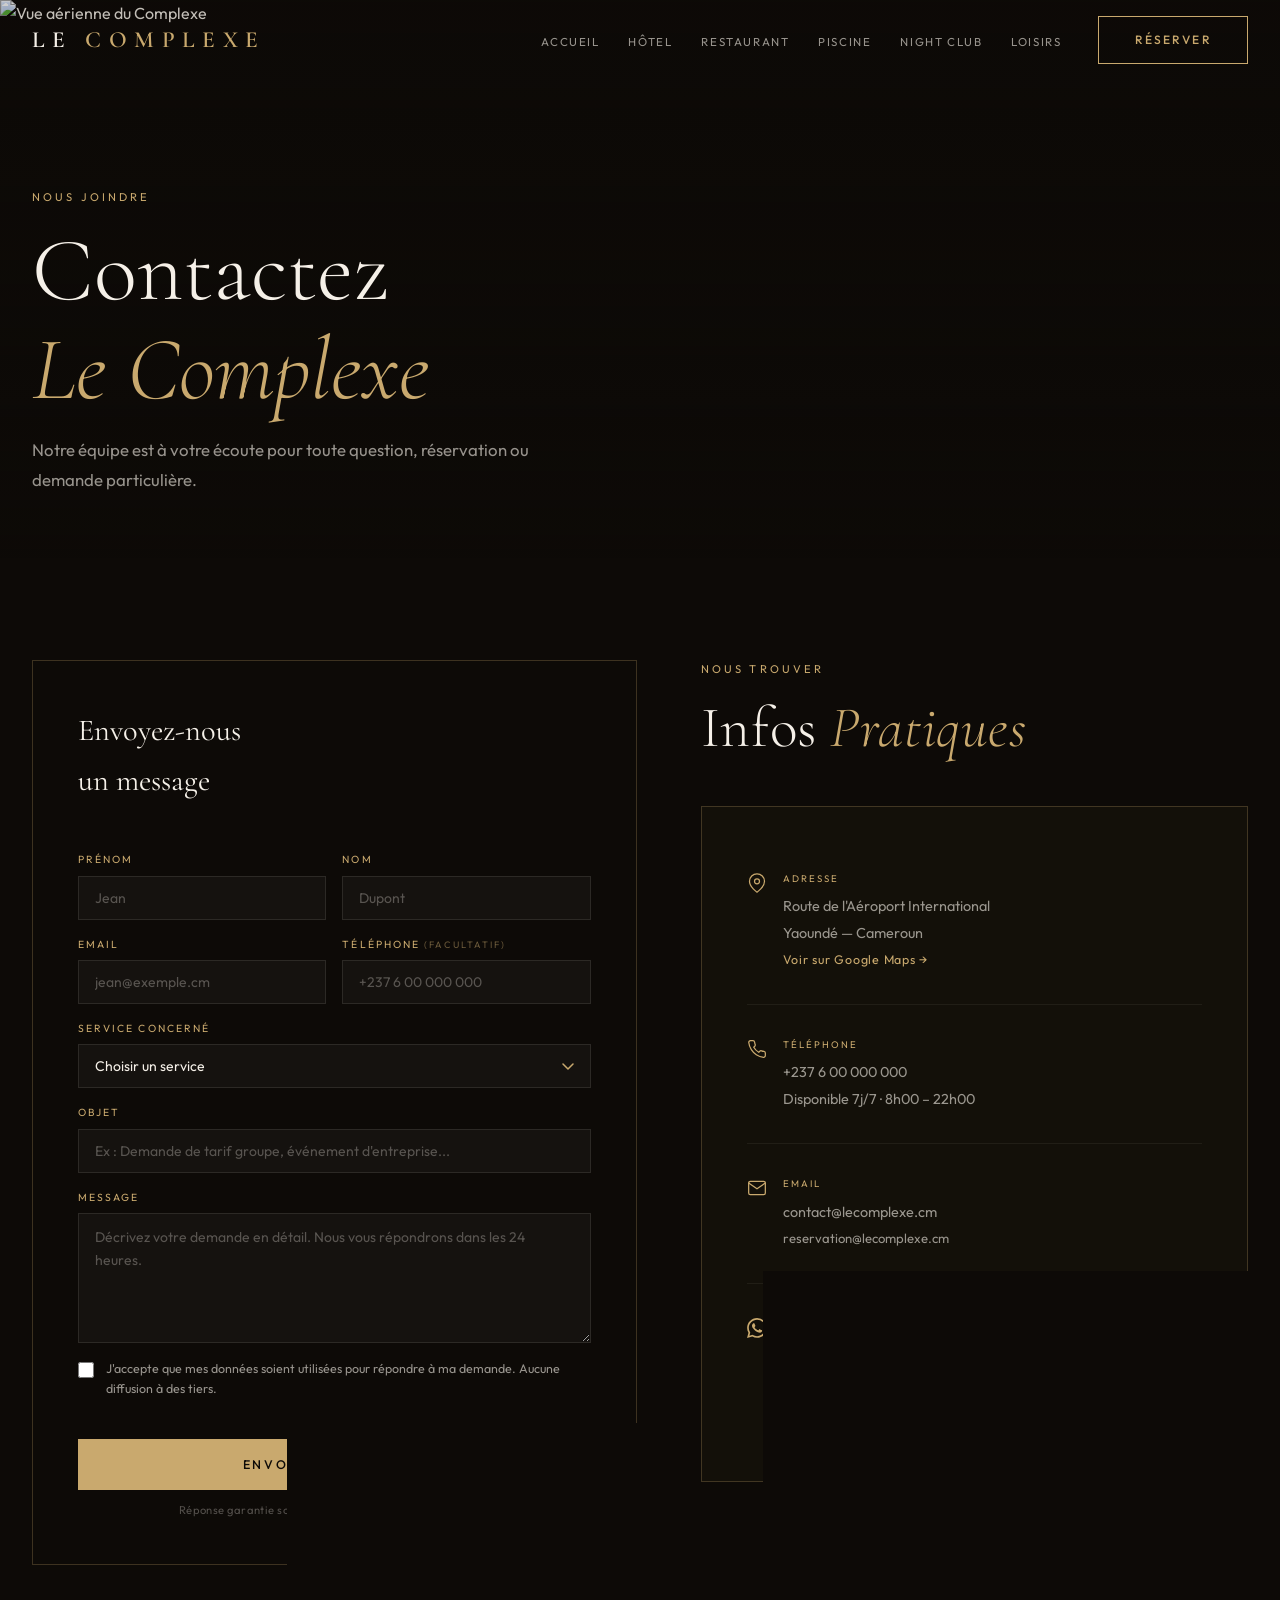
==== contact.html @ b775ae85 "first commit" ====
<!DOCTYPE html>
<html lang="fr">
<head>
  <meta charset="UTF-8" />
  <meta name="viewport" content="width=device-width, initial-scale=1.0" />
  <meta name="description" content="Contactez Le Complexe — Adresse, téléphone, WhatsApp et formulaire de contact. Complexe touristique haut de gamme au Cameroun." />
  <title>Contact — Le Complexe · Cameroun</title>

  <link rel="preconnect" href="https://fonts.googleapis.com" />
  <link rel="preconnect" href="https://fonts.gstatic.com" crossorigin />
  <link href="https://fonts.googleapis.com/css2?family=Cormorant+Garamond:ital,wght@0,300;0,400;0,600;1,300;1,400&family=Outfit:wght@300;400;500&display=swap" rel="stylesheet" />
  <link rel="stylesheet" href="style.css" />
</head>
<body>

  <a href="#contact-form-wrap" class="skip-link">Aller au formulaire de contact</a>

  <!-- ======================================================
       NAVBAR
       ====================================================== -->
  <nav class="navbar" role="navigation" aria-label="Navigation principale">
    <div class="navbar__inner">
      <a href="index.html" class="navbar__logo">Le <span>Complexe</span></a>

      <ul class="navbar__nav" role="list">
        <li><a href="index.html"      class="navbar__link">Accueil</a></li>
        <li><a href="hotel.html"      class="navbar__link">Hôtel</a></li>
        <li><a href="restaurant.html" class="navbar__link">Restaurant</a></li>
        <li><a href="piscine.html"    class="navbar__link">Piscine</a></li>
        <li><a href="nuit.html"       class="navbar__link">Night Club</a></li>
        <li><a href="loisirs.html"    class="navbar__link">Loisirs</a></li>
        <li class="navbar__cta">
          <a href="hotel.html#reserver" class="btn-reserve">Réserver</a>
        </li>
      </ul>

      <button class="navbar__hamburger" aria-label="Menu" aria-expanded="false">
        <span></span><span></span><span></span>
      </button>
    </div>
  </nav>


  <!-- ======================================================
       HERO SOBRE — Vue aérienne
       ====================================================== -->
  <section class="page-hero">
    <img
      src="https://images.unsplash.com/photo-1580587771525-78b9dba3b914?w=1920&q=90"
      alt="Vue aérienne du Complexe"
      class="page-hero__bg"
      loading="eager"
      fetchpriority="high"
      width="1920"
      height="1080"
    />
    <div class="page-hero__overlay"></div>

    <div class="page-hero__content">
      <div class="container">
        <span class="eyebrow">Nous joindre</span>
        <h1 class="page-hero__title">
          Contactez<br>
          <em>Le Complexe</em>
        </h1>
        <p class="page-hero__sub">
          Notre équipe est à votre écoute pour toute question, réservation ou demande particulière.
        </p>
      </div>
    </div>
  </section>


  <!-- ======================================================
       FORMULAIRE + INFOS PRATIQUES
       ====================================================== -->
  <section class="contact-section">
    <div class="container">
      <div class="contact-inner">

        <!-- Formulaire (gauche sur desktop) -->
        <div class="fade-in">
          <div class="booking-form">

            <h2 class="booking-form__title">Envoyez-nous<br>un message</h2>

            <div id="contact-form-wrap">
              <form id="contact-form" novalidate>

                <div class="form-row">
                  <div class="form-group">
                    <label class="form-label" for="c-prenom">Prénom</label>
                    <input class="form-input" type="text" id="c-prenom" name="prenom" placeholder="Jean" required />
                  </div>
                  <div class="form-group">
                    <label class="form-label" for="c-nom">Nom</label>
                    <input class="form-input" type="text" id="c-nom" name="nom" placeholder="Dupont" required />
                  </div>
                </div>

                <div class="form-row">
                  <div class="form-group">
                    <label class="form-label" for="c-email">Email</label>
                    <input class="form-input" type="email" id="c-email" name="email" placeholder="jean@exemple.cm" required />
                  </div>
                  <div class="form-group">
                    <label class="form-label" for="c-tel">Téléphone <span style="opacity:.5;font-size:.9em;">(facultatif)</span></label>
                    <input class="form-input" type="tel" id="c-tel" name="tel" placeholder="+237 6 00 000 000" />
                  </div>
                </div>

                <div class="form-group">
                  <label class="form-label" for="c-service">Service concerné</label>
                  <select class="form-select" id="c-service" name="service" required>
                    <option value="" disabled selected>Choisir un service</option>
                    <option value="hotel">Hôtel — Chambres &amp; Suites</option>
                    <option value="restaurant">Restaurant — Gastronomie</option>
                    <option value="piscine">Piscine — Accès &amp; Abonnements</option>
                    <option value="nightclub">Night Club — Tables VIP</option>
                    <option value="loisirs">Loisirs — Pisciculture &amp; Manège</option>
                    <option value="evenement">Événement privé / Corporate</option>
                    <option value="partenariat">Partenariat commercial</option>
                    <option value="autre">Demande générale</option>
                  </select>
                </div>

                <div class="form-group">
                  <label class="form-label" for="c-objet">Objet</label>
                  <input class="form-input" type="text" id="c-objet" name="objet" placeholder="Ex : Demande de tarif groupe, événement d'entreprise..." />
                </div>

                <div class="form-group">
                  <label class="form-label" for="c-message">Message</label>
                  <textarea
                    class="form-textarea"
                    id="c-message"
                    name="message"
                    placeholder="Décrivez votre demande en détail. Nous vous répondrons dans les 24 heures."
                    style="min-height:130px;"
                    required
                  ></textarea>
                </div>

                <div class="form-group" style="flex-direction:row;align-items:flex-start;gap:0.75rem;margin-bottom:var(--sp-md);">
                  <input
                    type="checkbox"
                    id="c-consent"
                    name="consent"
                    required
                    style="margin-top:3px;flex-shrink:0;accent-color:var(--gold);width:16px;height:16px;cursor:pointer;"
                  />
                  <label for="c-consent" style="font-size:0.78rem;color:var(--ivory-60);line-height:1.6;cursor:pointer;">
                    J'accepte que mes données soient utilisées pour répondre à ma demande. Aucune diffusion à des tiers.
                  </label>
                </div>

                <button type="submit" class="btn-reserve btn-reserve--filled">
                  Envoyer le message
                </button>

                <p class="form-note">Réponse garantie sous 24 heures · Confidentialité assurée</p>

              </form>
            </div>

            <div class="form-success" id="contact-success" aria-live="polite">
              <svg class="form-success__icon" viewBox="0 0 24 24" fill="none" stroke="currentColor" stroke-width="1.5" stroke-linecap="round" stroke-linejoin="round" aria-hidden="true">
                <path d="M22 11.08V12a10 10 0 11-5.93-9.14"/><polyline points="22 4 12 14.01 9 11.01"/>
              </svg>
              <h3 class="form-success__title">Message envoyé !</h3>
              <p class="form-success__text">
                Merci de nous avoir contactés. Notre équipe vous répondra sous 24 heures. Pour toute urgence, appelez-nous directement au +237 6 00 000 000.
              </p>
            </div>

          </div>
        </div>

        <!-- Infos pratiques (droite sur desktop) -->
        <div class="fade-in" data-delay="0.15s">

          <span class="eyebrow">Nous trouver</span>
          <h2 class="section-title" style="margin-bottom:var(--sp-lg);">
            Infos <em>Pratiques</em>
          </h2>

          <div class="contact-info-card">

            <div class="contact-detail">
              <svg viewBox="0 0 24 24" fill="none" stroke="currentColor" stroke-width="1.5" stroke-linecap="round" stroke-linejoin="round" aria-hidden="true">
                <path d="M21 10c0 7-9 13-9 13s-9-6-9-13a9 9 0 0118 0z"/><circle cx="12" cy="10" r="3"/>
              </svg>
              <div>
                <span class="contact-detail__label">Adresse</span>
                <span class="contact-detail__value">
                  Route de l'Aéroport International<br>
                  Yaoundé — Cameroun<br>
                  <a href="https://maps.google.com/?q=Yaoundé+Cameroun" target="_blank" rel="noopener" style="color:var(--gold);font-size:0.78rem;letter-spacing:0.06em;">
                    Voir sur Google Maps →
                  </a>
                </span>
              </div>
            </div>

            <div class="contact-detail">
              <svg viewBox="0 0 24 24" fill="none" stroke="currentColor" stroke-width="1.5" stroke-linecap="round" stroke-linejoin="round" aria-hidden="true">
                <path d="M22 16.92v3a2 2 0 01-2.18 2 19.79 19.79 0 01-8.63-3.07 19.5 19.5 0 01-6-6 19.79 19.79 0 01-3.07-8.67A2 2 0 014.11 2h3a2 2 0 012 1.72c.127.96.361 1.903.7 2.81a2 2 0 01-.45 2.11L8.09 9.91a16 16 0 006 6l1.27-1.27a2 2 0 012.11-.45c.907.339 1.85.573 2.81.7A2 2 0 0122 16.92z"/>
              </svg>
              <div>
                <span class="contact-detail__label">Téléphone</span>
                <span class="contact-detail__value">
                  <a href="tel:+237600000000">+237 6 00 000 000</a><br>
                  Disponible 7j/7 · 8h00 – 22h00
                </span>
              </div>
            </div>

            <div class="contact-detail">
              <svg viewBox="0 0 24 24" fill="none" stroke="currentColor" stroke-width="1.5" stroke-linecap="round" stroke-linejoin="round" aria-hidden="true">
                <path d="M4 4h16c1.1 0 2 .9 2 2v12c0 1.1-.9 2-2 2H4c-1.1 0-2-.9-2-2V6c0-1.1.9-2 2-2z"/><polyline points="22,6 12,13 2,6"/>
              </svg>
              <div>
                <span class="contact-detail__label">Email</span>
                <span class="contact-detail__value">
                  <a href="mailto:contact@lecomplexe.cm">contact@lecomplexe.cm</a><br>
                  <a href="mailto:reservation@lecomplexe.cm" style="font-size:0.82rem;">reservation@lecomplexe.cm</a>
                </span>
              </div>
            </div>

            <div class="contact-detail">
              <svg viewBox="0 0 24 24" fill="currentColor" aria-hidden="true">
                <path d="M17.472 14.382c-.297-.149-1.758-.867-2.03-.967-.273-.099-.471-.148-.67.15-.197.297-.767.966-.94 1.164-.173.199-.347.223-.644.075-.297-.15-1.255-.463-2.39-1.475-.883-.788-1.48-1.761-1.653-2.059-.173-.297-.018-.458.13-.606.134-.133.298-.347.446-.52.149-.174.198-.298.298-.497.099-.198.05-.371-.025-.52-.075-.149-.669-1.612-.916-2.207-.242-.579-.487-.5-.669-.51-.173-.008-.371-.01-.57-.01-.198 0-.52.074-.792.372-.272.297-1.04 1.016-1.04 2.479 0 1.462 1.065 2.875 1.213 3.074.149.198 2.096 3.2 5.077 4.487.709.306 1.262.489 1.694.625.712.227 1.36.195 1.871.118.571-.085 1.758-.719 2.006-1.413.248-.694.248-1.289.173-1.413-.074-.124-.272-.198-.57-.347m-5.421 7.403h-.004a9.87 9.87 0 01-5.031-1.378l-.361-.214-3.741.982.998-3.648-.235-.374a9.86 9.86 0 01-1.51-5.26c.001-5.45 4.436-9.884 9.888-9.884 2.64 0 5.122 1.03 6.988 2.898a9.825 9.825 0 012.893 6.994c-.003 5.45-4.437 9.884-9.885 9.884m8.413-18.297A11.815 11.815 0 0012.05 0C5.495 0 .16 5.335.157 11.892c0 2.096.547 4.142 1.588 5.945L.057 24l6.305-1.654a11.882 11.882 0 005.683 1.448h.005c6.554 0 11.89-5.335 11.893-11.893a11.821 11.821 0 00-3.48-8.413z"/>
              </svg>
              <div>
                <span class="contact-detail__label">WhatsApp</span>
                <span class="contact-detail__value" style="margin-bottom:0.6rem;display:block;">
                  Réponse rapide garantie
                </span>
                <a
                  href="https://wa.me/237600000000?text=Bonjour%2C%20je%20souhaite%20des%20informations%20sur%20Le%20Complexe."
                  class="btn-whatsapp"
                  target="_blank"
                  rel="noopener"
                  aria-label="Nous contacter sur WhatsApp"
                >
                  <svg viewBox="0 0 24 24" fill="currentColor" aria-hidden="true">
                    <path d="M17.472 14.382c-.297-.149-1.758-.867-2.03-.967-.273-.099-.471-.148-.67.15-.197.297-.767.966-.94 1.164-.173.199-.347.223-.644.075-.297-.15-1.255-.463-2.39-1.475-.883-.788-1.48-1.761-1.653-2.059-.173-.297-.018-.458.13-.606.134-.133.298-.347.446-.52.149-.174.198-.298.298-.497.099-.198.05-.371-.025-.52-.075-.149-.669-1.612-.916-2.207-.242-.579-.487-.5-.669-.51-.173-.008-.371-.01-.57-.01-.198 0-.52.074-.792.372-.272.297-1.04 1.016-1.04 2.479 0 1.462 1.065 2.875 1.213 3.074.149.198 2.096 3.2 5.077 4.487.709.306 1.262.489 1.694.625.712.227 1.36.195 1.871.118.571-.085 1.758-.719 2.006-1.413.248-.694.248-1.289.173-1.413-.074-.124-.272-.198-.57-.347m-5.421 7.403h-.004a9.87 9.87 0 01-5.031-1.378l-.361-.214-3.741.982.998-3.648-.235-.374a9.86 9.86 0 01-1.51-5.26c.001-5.45 4.436-9.884 9.888-9.884 2.64 0 5.122 1.03 6.988 2.898a9.825 9.825 0 012.893 6.994c-.003 5.45-4.437 9.884-9.885 9.884m8.413-18.297A11.815 11.815 0 0012.05 0C5.495 0 .16 5.335.157 11.892c0 2.096.547 4.142 1.588 5.945L.057 24l6.305-1.654a11.882 11.882 0 005.683 1.448h.005c6.554 0 11.89-5.335 11.893-11.893a11.821 11.821 0 00-3.48-8.413z"/>
                  </svg>
                  Écrire sur WhatsApp
                </a>
              </div>
            </div>

          </div>
        </div>

      </div>
    </div>
  </section>


  <!-- ======================================================
       HORAIRES D'OUVERTURE — 6 cards
       ====================================================== -->
  <section class="opening-hours-section">
    <div class="container">

      <header class="opening-hours-section__header fade-in">
        <span class="eyebrow">Planning</span>
        <h2 class="section-title">Horaires d'<em>Ouverture</em></h2>
        <div class="gold-line gold-line--center" style="margin-top:1.5rem;"></div>
      </header>

      <div class="hours-services-grid">

        <div class="service-hours-card fade-in" data-delay="0s">
          <svg class="service-hours-card__icon" viewBox="0 0 24 24" fill="none" stroke="currentColor" stroke-width="1.5" stroke-linecap="round" stroke-linejoin="round" aria-hidden="true">
            <path d="M3 22V9.5L12 3l9 6.5V22H3z"/><rect x="9" y="14" width="6" height="8"/>
          </svg>
          <h3 class="service-hours-card__name">Hôtel — Réception</h3>
          <p class="service-hours-card__hours">
            Ouvert 7 jours / 7<br>
            24 heures sur 24
          </p>
          <p class="service-hours-card__note">Check-in dès 14h · Check-out avant 12h</p>
        </div>

        <div class="service-hours-card fade-in" data-delay="0.06s">
          <svg class="service-hours-card__icon" viewBox="0 0 24 24" fill="none" stroke="currentColor" stroke-width="1.5" stroke-linecap="round" stroke-linejoin="round" aria-hidden="true">
            <path d="M3 2v7a5 5 0 0010 0V2M8 2v20M21 15V2s-5 3.5-5 8 5 5 5 5v7"/>
          </svg>
          <h3 class="service-hours-card__name">Restaurant</h3>
          <p class="service-hours-card__hours">
            Déjeuner : 12h00 – 15h00<br>
            Dîner : 19h00 – 23h00
          </p>
          <p class="service-hours-card__note">Fermé lundi midi · Réservation conseillée</p>
        </div>

        <div class="service-hours-card fade-in" data-delay="0.12s">
          <svg class="service-hours-card__icon" viewBox="0 0 24 24" fill="none" stroke="currentColor" stroke-width="1.5" stroke-linecap="round" aria-hidden="true">
            <path d="M2 12c1.5-2.5 3.5-2.5 5 0s3.5 2.5 5 0 3.5-2.5 5 0"/><path d="M2 18c1.5-2.5 3.5-2.5 5 0s3.5 2.5 5 0 3.5-2.5 5 0"/>
            <circle cx="19" cy="5" r="2.5"/><path d="M16.5 7l-4 5"/>
          </svg>
          <h3 class="service-hours-card__name">Piscine</h3>
          <p class="service-hours-card__hours">
            Lundi – Dimanche<br>
            8h00 – 20h00
          </p>
          <p class="service-hours-card__note">Accès résidents : 6h00 – 23h00</p>
        </div>

        <div class="service-hours-card fade-in" data-delay="0.18s">
          <svg class="service-hours-card__icon" viewBox="0 0 24 24" fill="none" stroke="currentColor" stroke-width="1.5" stroke-linecap="round" stroke-linejoin="round" aria-hidden="true">
            <path d="M9 18V5l12-2v13"/><circle cx="6" cy="18" r="3"/><circle cx="18" cy="16" r="3"/>
          </svg>
          <h3 class="service-hours-card__name">Night Club</h3>
          <p class="service-hours-card__hours">
            Vendredi &amp; Samedi<br>
            22h00 – 4h00
          </p>
          <p class="service-hours-card__note">Événements spéciaux sur agenda</p>
        </div>

        <div class="service-hours-card fade-in" data-delay="0.24s">
          <svg class="service-hours-card__icon" viewBox="0 0 24 24" fill="none" stroke="currentColor" stroke-width="1.5" stroke-linecap="round" stroke-linejoin="round" aria-hidden="true">
            <path d="M20 12c0 0-4-6-8-6S4 12 4 12s4 6 8 6 8-6 8-6z"/>
            <circle cx="9" cy="11" r="1" fill="currentColor" stroke="none"/>
            <path d="M20 12l3-4v8l-3-4z"/>
          </svg>
          <h3 class="service-hours-card__name">Pisciculture</h3>
          <p class="service-hours-card__hours">
            Tous les jours<br>
            8h00 – 17h00
          </p>
          <p class="service-hours-card__note">Visite sur réservation — min. 5 pers.</p>
        </div>

        <div class="service-hours-card fade-in" data-delay="0.3s">
          <svg class="service-hours-card__icon" viewBox="0 0 24 24" fill="none" stroke="currentColor" stroke-width="1.5" stroke-linecap="round" stroke-linejoin="round" aria-hidden="true">
            <rect x="3" y="4" width="18" height="18" rx="2" ry="2"/><line x1="16" y1="2" x2="16" y2="6"/><line x1="8" y1="2" x2="8" y2="6"/><line x1="3" y1="10" x2="21" y2="10"/>
          </svg>
          <h3 class="service-hours-card__name">Manège &amp; Loisirs</h3>
          <p class="service-hours-card__hours">
            Tous les jours<br>
            9h00 – 20h00
          </p>
          <p class="service-hours-card__note">Sans réservation · Familles bienvenues</p>
        </div>

      </div>
    </div>
  </section>


  <!-- ======================================================
       BANDEAU FINAL — CTA réservation
       ====================================================== -->
  <section class="cta-final">
    <div class="container">
      <div class="fade-in">

        <span class="eyebrow">Réservation</span>

        <h2 class="cta-final__title">
          Prêt à Vivre<br>
          <em>l'Expérience ?</em>
        </h2>

        <div class="gold-line gold-line--center"></div>

        <p class="cta-final__sub">
          Réservez dès maintenant et laissez-vous transporter dans un monde de luxe, de sérénité et d'émotions au cœur du Cameroun.
        </p>

        <div class="cta-final__actions">
          <a href="hotel.html#reserver" class="btn-reserve btn-reserve--filled">Réserver un séjour</a>
          <a href="restaurant.html#reserver-table" class="btn-outline-ivory">Réserver une table</a>
        </div>

      </div>
    </div>
  </section>


  <!-- ======================================================
       FOOTER
       ====================================================== -->
  <footer class="footer">
    <div class="container">

      <div class="footer__grid">
        <div>
          <div class="footer__logo">Le <span>Complexe</span></div>
          <p class="footer__tagline">L'excellence africaine à son apogée. Complexe touristique haut de gamme au Cameroun.</p>
          <div class="footer__social">
            <a href="#" class="footer__social-link" aria-label="Facebook">
              <svg viewBox="0 0 24 24" fill="currentColor" aria-hidden="true"><path d="M18 2h-3a5 5 0 00-5 5v3H7v4h3v8h4v-8h3l1-4h-4V7a1 1 0 011-1h3V2z"/></svg>
            </a>
            <a href="#" class="footer__social-link" aria-label="Instagram">
              <svg viewBox="0 0 24 24" fill="none" stroke="currentColor" stroke-width="1.5" stroke-linecap="round" aria-hidden="true">
                <rect x="2" y="2" width="20" height="20" rx="5"/><circle cx="12" cy="12" r="4"/><circle cx="17.5" cy="6.5" r="1" fill="currentColor" stroke="none"/>
              </svg>
            </a>
            <a href="#" class="footer__social-link" aria-label="Twitter / X">
              <svg viewBox="0 0 24 24" fill="currentColor" aria-hidden="true"><path d="M18.244 2.25h3.308l-7.227 8.26 8.502 11.24H16.17l-5.214-6.817L4.99 21.75H1.68l7.73-8.835L1.254 2.25H8.08l4.713 6.231zm-1.161 17.52h1.833L7.084 4.126H5.117z"/></svg>
            </a>
          </div>
        </div>

        <div>
          <p class="footer__col-title">Navigation</p>
          <ul class="footer__links">
            <li><a href="index.html"      class="footer__nav-link">Accueil</a></li>
            <li><a href="hotel.html"      class="footer__nav-link">Hôtel</a></li>
            <li><a href="restaurant.html" class="footer__nav-link">Restaurant</a></li>
            <li><a href="piscine.html"    class="footer__nav-link">Piscine</a></li>
            <li><a href="nuit.html"       class="footer__nav-link">Night Club</a></li>
            <li><a href="loisirs.html"    class="footer__nav-link">Loisirs</a></li>
          </ul>
        </div>

        <div>
          <p class="footer__col-title">Liens utiles</p>
          <ul class="footer__links">
            <li><a href="galerie.html"                class="footer__nav-link">Galerie photos</a></li>
            <li><a href="contact.html"                class="footer__nav-link">Contact</a></li>
            <li><a href="hotel.html#reserver"         class="footer__nav-link">Réservation hôtel</a></li>
            <li><a href="restaurant.html#reserver-table" class="footer__nav-link">Réservation restaurant</a></li>
            <li><a href="nuit.html#reserver-vip"      class="footer__nav-link">Table VIP nuit</a></li>
          </ul>
        </div>

        <div>
          <p class="footer__col-title">Contact</p>
          <div class="footer__contact-item">
            <svg viewBox="0 0 24 24" fill="none" stroke="currentColor" stroke-width="1.5" stroke-linecap="round" aria-hidden="true">
              <path d="M21 10c0 7-9 13-9 13s-9-6-9-13a9 9 0 0118 0z"/><circle cx="12" cy="10" r="3"/>
            </svg>
            <span>Route de l'Aéroport, Yaoundé<br>Cameroun</span>
          </div>
          <div class="footer__contact-item">
            <svg viewBox="0 0 24 24" fill="none" stroke="currentColor" stroke-width="1.5" stroke-linecap="round" aria-hidden="true">
              <path d="M22 16.92v3a2 2 0 01-2.18 2 19.79 19.79 0 01-8.63-3.07 19.5 19.5 0 01-6-6 19.79 19.79 0 01-3.07-8.67A2 2 0 014.11 2h3a2 2 0 012 1.72c.127.96.361 1.903.7 2.81a2 2 0 01-.45 2.11L8.09 9.91a16 16 0 006 6l1.27-1.27a2 2 0 012.11-.45c.907.339 1.85.573 2.81.7A2 2 0 0122 16.92z"/>
            </svg>
            <span>+237 6 00 000 000</span>
          </div>
          <div class="footer__contact-item">
            <svg viewBox="0 0 24 24" fill="none" stroke="currentColor" stroke-width="1.5" stroke-linecap="round" aria-hidden="true">
              <path d="M4 4h16c1.1 0 2 .9 2 2v12c0 1.1-.9 2-2 2H4c-1.1 0-2-.9-2-2V6c0-1.1.9-2 2-2z"/><polyline points="22,6 12,13 2,6"/>
            </svg>
            <span>contact@lecomplexe.cm</span>
          </div>
        </div>
      </div>

      <div class="footer__bottom">
        <span>© 2026 Le Complexe · Tous droits réservés</span>
        <span>Conçu avec soin au Cameroun</span>
      </div>

    </div>
  </footer>


  <script src="main.js"></script>

  <script>
    (function () {
      const form    = document.getElementById('contact-form');
      const wrap    = document.getElementById('contact-form-wrap');
      const success = document.getElementById('contact-success');

      if (form) {
        form.addEventListener('submit', (e) => {
          e.preventDefault();

          const consent = form.querySelector('#c-consent');
          if (consent && !consent.checked) {
            consent.focus();
            consent.setCustomValidity('Veuillez accepter la politique de confidentialité.');
            consent.reportValidity();
            return;
          }
          if (consent) consent.setCustomValidity('');

          wrap.style.transition = 'opacity 0.3s ease';
          wrap.style.opacity    = '0';
          wrap.style.pointerEvents = 'none';
          setTimeout(() => {
            wrap.style.display = 'none';
            success.classList.add('visible');
          }, 320);
        });
      }
    })();
  </script>

</body>
</html>
---- style.css ----
/* ============================================================
   SYSTÈME DE DESIGN — LE COMPLEXE
   ============================================================ */

/* 1. Variables CSS
   ============================================================ */
:root {
  --bg-dark:      #0D0A07;
  --bg-card:      #131009;
  --bg-subtle:    #161210;
  --gold:         #C9A96E;
  --gold-light:   #E2C898;
  --gold-dark:    #A8864A;
  --ivory:        #F5F0E8;
  --ivory-60:     rgba(245, 240, 232, 0.6);
  --ivory-30:     rgba(245, 240, 232, 0.3);
  --gold-glow:    rgba(201, 169, 110, 0.18);
  --gold-border:  rgba(201, 169, 110, 0.25);

  --font-serif: 'Cormorant Garamond', Georgia, serif;
  --font-sans:  'Outfit', system-ui, sans-serif;

  --nav-h:         80px;
  --nav-h-compact: 60px;

  --sp-xs:  0.5rem;
  --sp-sm:  1rem;
  --sp-md:  2rem;
  --sp-lg:  clamp(1.5rem, 3.5vw, 4rem);
  --sp-xl:  clamp(2rem, 5vw, 6rem);
  --sp-xxl: clamp(3.5rem, 8vw, 10rem);

  --r-sm: 3px;
  --r-md: 6px;

  --shadow-card:  0 8px 48px rgba(0,0,0,0.45);
  --shadow-hover: 0 20px 70px rgba(0,0,0,0.6);
  --shadow-gold:  0 0 40px rgba(201,169,110,0.22);

  --ease: cubic-bezier(0.4, 0, 0.2, 1);
  --t-fast: 0.2s var(--ease);
  --t-base: 0.4s var(--ease);
  --t-slow: 0.65s var(--ease);

  --z-nav: 1000;
}

/* 2. Reset minimal
   ============================================================ */
*, *::before, *::after { box-sizing: border-box; margin: 0; padding: 0; }
html { font-size: 16px; scroll-behavior: smooth; -webkit-font-smoothing: antialiased; }
body {
  background: var(--bg-dark);
  color: var(--ivory);
  font-family: var(--font-sans);
  line-height: 1.65;
  overflow-x: hidden;
  animation: pageFadeIn 0.6s ease forwards;
}
img  { display: block; max-width: 100%; height: auto; }
a    { color: inherit; text-decoration: none; }
ul   { list-style: none; }
button { font-family: inherit; }

@keyframes pageFadeIn {
  from { opacity: 0; }
  to   { opacity: 1; }
}

/* 3. Layout
   ============================================================ */
.container {
  width: 100%;
  max-width: 1400px;
  margin: 0 auto;
  padding: 0 var(--sp-md);
}

/* 4. Utilitaires typographiques
   ============================================================ */
.eyebrow {
  font-size: 0.7rem;
  letter-spacing: 0.28em;
  text-transform: uppercase;
  color: var(--gold);
  display: block;
  margin-bottom: var(--sp-sm);
}

.section-title {
  font-family: var(--font-serif);
  font-size: clamp(2.4rem, 4.5vw, 4rem);
  font-weight: 300;
  letter-spacing: 0.01em;
  color: var(--ivory);
  line-height: 1.15;
}

.section-title em {
  color: var(--gold);
  font-style: italic;
}

.gold-line {
  width: 56px;
  height: 1px;
  background: var(--gold);
  flex-shrink: 0;
}

.gold-line--center { margin: var(--sp-sm) auto; }

/* 5. Bouton principal
   ============================================================ */
.btn-reserve {
  display: inline-flex;
  align-items: center;
  gap: 0.6rem;
  padding: 0.8rem 2.2rem;
  min-height: 44px;
  border: 1px solid var(--gold);
  background: transparent;
  color: var(--gold);
  font-family: var(--font-sans);
  font-size: 0.75rem;
  font-weight: 500;
  letter-spacing: 0.18em;
  text-transform: uppercase;
  cursor: pointer;
  transition: background var(--t-fast), color var(--t-fast), box-shadow var(--t-fast);
}

.btn-reserve:hover {
  background: var(--gold);
  color: var(--bg-dark);
  box-shadow: var(--shadow-gold);
}

.btn-reserve--filled {
  background: var(--gold);
  color: var(--bg-dark);
}

.btn-reserve--filled:hover {
  background: var(--gold-light);
  box-shadow: var(--shadow-gold);
}

.btn-outline-ivory {
  display: inline-flex;
  align-items: center;
  padding: 0.8rem 2.2rem;
  min-height: 44px;
  border: 1px solid var(--ivory-30);
  background: transparent;
  color: var(--ivory);
  font-family: var(--font-sans);
  font-size: 0.75rem;
  font-weight: 400;
  letter-spacing: 0.15em;
  text-transform: uppercase;
  cursor: pointer;
  transition: border-color var(--t-fast), background var(--t-fast);
}

.btn-outline-ivory:hover {
  border-color: var(--ivory-60);
  background: rgba(245,240,232,0.05);
}

/* 6. Animation Fade-in (IntersectionObserver)
   ============================================================ */
.fade-in {
  opacity: 0;
  transform: translateY(28px);
  transition: opacity var(--t-slow), transform var(--t-slow);
}

.fade-in.visible {
  opacity: 1;
  transform: translateY(0);
}

/* 7. Navbar
   ============================================================ */
.navbar {
  position: fixed;
  inset: 0 0 auto 0;
  z-index: var(--z-nav);
  height: var(--nav-h);
  display: flex;
  align-items: center;
  background: transparent;
  transition: background var(--t-base), height var(--t-base), backdrop-filter var(--t-base);
}

.navbar.scrolled {
  height: var(--nav-h-compact);
  background: rgba(13,10,7,0.96);
  backdrop-filter: blur(12px);
  -webkit-backdrop-filter: blur(12px);
  box-shadow: 0 1px 0 var(--gold-border), 0 4px 24px rgba(0,0,0,0.4);
}

.navbar__inner {
  width: 100%;
  max-width: 1400px;
  margin: 0 auto;
  padding: 0 var(--sp-md);
  display: flex;
  align-items: center;
  justify-content: space-between;
  gap: var(--sp-md);
}

.navbar__logo {
  font-family: var(--font-serif);
  font-size: 1.45rem;
  font-weight: 600;
  letter-spacing: 0.32em;
  text-transform: uppercase;
  color: var(--ivory);
  white-space: nowrap;
  flex-shrink: 0;
}

.navbar__logo span { color: var(--gold); }

.navbar__nav {
  display: flex;
  align-items: center;
  gap: 1.8rem;
}

.navbar__link {
  font-size: 0.72rem;
  letter-spacing: 0.14em;
  text-transform: uppercase;
  color: var(--ivory-60);
  position: relative;
  transition: color var(--t-fast);
  white-space: nowrap;
}

.navbar__link::after {
  content: '';
  position: absolute;
  bottom: -3px;
  left: 0;
  right: 0;
  height: 1px;
  background: var(--gold);
  transform: scaleX(0);
  transform-origin: left;
  transition: transform var(--t-fast);
}

.navbar__link:hover,
.navbar__link.active { color: var(--gold); }

.navbar__link:hover::after,
.navbar__link.active::after { transform: scaleX(1); }

.navbar__cta { margin-left: var(--sp-xs); }

.navbar__hamburger {
  display: none;
  flex-direction: column;
  justify-content: center;
  gap: 5px;
  width: 36px;
  height: 36px;
  background: none;
  border: none;
  cursor: pointer;
  padding: 4px;
}

.navbar__hamburger span {
  display: block;
  width: 22px;
  height: 1.5px;
  background: var(--ivory);
  transition: transform var(--t-fast), opacity var(--t-fast);
}

.navbar__hamburger.open span:nth-child(1) { transform: translateY(6.5px) rotate(45deg); }
.navbar__hamburger.open span:nth-child(2) { opacity: 0; transform: scaleX(0); }
.navbar__hamburger.open span:nth-child(3) { transform: translateY(-6.5px) rotate(-45deg); }

/* Mobile nav overlay */
@media (max-width: 768px) {
  .navbar__hamburger { display: flex; }

  .navbar__nav {
    position: fixed;
    inset: 0;
    background: var(--bg-dark);
    flex-direction: column;
    justify-content: center;
    gap: var(--sp-lg);
    opacity: 0;
    pointer-events: none;
    transition: opacity var(--t-base);
    z-index: calc(var(--z-nav) - 1);
  }

  .navbar__nav.open { opacity: 1; pointer-events: all; }

  .navbar__link {
    font-size: 0.9rem;
    letter-spacing: 0.22em;
    color: var(--ivory-60);
  }

  .navbar__cta { margin-left: 0; }
}

/* 8. Hero
   ============================================================ */
.hero {
  position: relative;
  height: 100vh;
  min-height: 620px;
  display: flex;
  align-items: center;
  justify-content: center;
  overflow: hidden;
}

.hero__bg {
  position: absolute;
  inset: 0;
  width: 100%;
  height: 100%;
  object-fit: cover;
  object-position: center 60%;
  animation: heroScale 9s ease forwards;
  transform: scale(1.06);
}

@keyframes heroScale {
  to { transform: scale(1); }
}

.hero__overlay {
  position: absolute;
  inset: 0;
  background: linear-gradient(
    175deg,
    rgba(13,10,7,0.45) 0%,
    rgba(13,10,7,0.2)  45%,
    rgba(13,10,7,0.75) 100%
  );
}

.hero__content {
  position: relative;
  z-index: 2;
  text-align: center;
  padding: 0 var(--sp-md);
  max-width: 860px;
}

.hero__eyebrow {
  font-size: 0.68rem;
  letter-spacing: 0.38em;
  text-transform: uppercase;
  color: var(--gold);
  margin-bottom: var(--sp-md);
  opacity: 0;
  animation: fadeUp 0.9s 0.4s ease forwards;
}

.hero__title {
  font-family: var(--font-serif);
  font-size: clamp(3.8rem, 9vw, 7.5rem);
  font-weight: 300;
  line-height: 1.02;
  color: var(--ivory);
  margin-bottom: var(--sp-md);
  opacity: 0;
  animation: fadeUp 0.9s 0.7s ease forwards;
}

.hero__title em {
  color: var(--gold);
  font-style: italic;
}

.hero__subtitle {
  font-size: clamp(0.95rem, 1.8vw, 1.2rem);
  font-weight: 300;
  color: var(--ivory-60);
  letter-spacing: 0.04em;
  max-width: 560px;
  margin: 0 auto var(--sp-lg);
  opacity: 0;
  animation: fadeUp 0.9s 1s ease forwards;
}

.hero__ctas {
  display: flex;
  align-items: center;
  justify-content: center;
  gap: var(--sp-sm);
  flex-wrap: wrap;
  opacity: 0;
  animation: fadeUp 0.9s 1.3s ease forwards;
}

.hero__scroll {
  position: absolute;
  bottom: 2.5rem;
  left: 50%;
  transform: translateX(-50%);
  display: flex;
  flex-direction: column;
  align-items: center;
  gap: 6px;
  color: var(--ivory-60);
  font-size: 0.6rem;
  letter-spacing: 0.25em;
  text-transform: uppercase;
  animation: scrollBounce 2.5s 2s ease infinite;
  opacity: 0;
  animation: fadeIn 1s 2s ease forwards, scrollBounce 2.5s 3s ease infinite;
}

.hero__scroll-line {
  width: 1px;
  height: 36px;
  background: linear-gradient(to bottom, var(--gold), transparent);
}

@keyframes fadeUp {
  from { opacity: 0; transform: translateY(22px); }
  to   { opacity: 1; transform: translateY(0); }
}

@keyframes fadeIn {
  to { opacity: 1; }
}

@keyframes scrollBounce {
  0%, 100% { transform: translateX(-50%) translateY(0); }
  50%       { transform: translateX(-50%) translateY(7px); }
}

/* 9. Services
   ============================================================ */
.services {
  padding: var(--sp-xxl) 0;
}

.services__header {
  text-align: center;
  margin-bottom: var(--sp-xl);
}

.services__header .section-title {
  margin-top: var(--sp-sm);
}

.services__grid {
  display: grid;
  grid-template-columns: 1fr 1fr;
  gap: 1px;
  background: var(--gold-border);
  border: 1px solid var(--gold-border);
}

.service-card {
  background: var(--bg-dark);
  padding: var(--sp-lg) var(--sp-md);
  display: flex;
  flex-direction: column;
  gap: var(--sp-sm);
  position: relative;
  overflow: hidden;
  transition: background var(--t-base);
}

.service-card::after {
  content: '';
  position: absolute;
  bottom: 0;
  left: 0;
  right: 0;
  height: 2px;
  background: linear-gradient(90deg, var(--gold-dark), var(--gold-light));
  transform: scaleX(0);
  transform-origin: left;
  transition: transform var(--t-base);
}

.service-card:hover { background: var(--bg-subtle); }
.service-card:hover::after { transform: scaleX(1); }

.service-card__icon {
  width: 44px;
  height: 44px;
  color: var(--gold);
  flex-shrink: 0;
  margin-bottom: var(--sp-xs);
}

.service-card__title {
  font-family: var(--font-serif);
  font-size: 1.7rem;
  font-weight: 400;
  color: var(--ivory);
  letter-spacing: 0.01em;
}

.service-card__text {
  font-size: 0.875rem;
  color: var(--ivory-60);
  line-height: 1.75;
  max-width: 320px;
}

.service-card__link {
  display: inline-flex;
  align-items: center;
  gap: 0.5rem;
  font-size: 0.7rem;
  letter-spacing: 0.18em;
  text-transform: uppercase;
  color: var(--gold);
  margin-top: var(--sp-xs);
  transition: gap var(--t-fast);
}

.service-card__link:hover { gap: 0.85rem; }

.service-card__link svg {
  width: 14px;
  height: 14px;
  flex-shrink: 0;
}

@media (min-width: 768px) {
  .services__grid { grid-template-columns: repeat(3, 1fr); }
  .service-card { padding: var(--sp-xl) var(--sp-lg); }
}

/* 10. Section L'Expérience
   ============================================================ */
.experience {
  padding: var(--sp-xxl) 0;
  overflow: hidden;
}

.experience__inner {
  display: grid;
  grid-template-columns: 1fr;
  gap: var(--sp-xl);
  align-items: center;
}

.experience__visual {
  position: relative;
}

.experience__img-wrap {
  position: relative;
  aspect-ratio: 4/5;
  overflow: hidden;
}

.experience__img-wrap img {
  width: 100%;
  height: 100%;
  object-fit: cover;
  transition: transform 1s ease;
}

.experience__img-wrap:hover img { transform: scale(1.04); }

.experience__frame {
  position: absolute;
  top: -20px;
  left: -20px;
  right: 20px;
  bottom: 20px;
  border: 1px solid var(--gold-border);
  pointer-events: none;
  display: none;
}

.experience__badge {
  position: absolute;
  bottom: var(--sp-sm);
  right: var(--sp-sm);
  background: var(--bg-dark);
  border: 1px solid var(--gold-border);
  padding: var(--sp-sm) var(--sp-md);
  text-align: center;
  pointer-events: none;
}

.experience__badge-num {
  font-family: var(--font-serif);
  font-size: 2.5rem;
  font-weight: 300;
  color: var(--gold);
  line-height: 1;
  display: block;
}

.experience__badge-label {
  font-size: 0.65rem;
  letter-spacing: 0.18em;
  text-transform: uppercase;
  color: var(--ivory-60);
  display: block;
  margin-top: 4px;
}

.experience__content {
  padding: var(--sp-sm);
}

.experience__text {
  font-size: clamp(0.95rem, 1.3vw, 1.05rem);
  color: var(--ivory-60);
  line-height: 1.95;
  margin-top: var(--sp-md);
  margin-bottom: var(--sp-lg);
}

.experience__stats {
  display: grid;
  grid-template-columns: repeat(3, 1fr);
  gap: var(--sp-md);
  padding-top: var(--sp-lg);
  border-top: 1px solid var(--gold-border);
}

.stat__number {
  font-family: var(--font-serif);
  font-size: clamp(2.2rem, 4vw, 3.2rem);
  font-weight: 300;
  color: var(--gold);
  line-height: 1;
  display: block;
}

.stat__label {
  font-size: 0.7rem;
  letter-spacing: 0.12em;
  text-transform: uppercase;
  color: var(--ivory-60);
  margin-top: 0.4rem;
  display: block;
}

@media (min-width: 768px) {
  .experience__inner {
    grid-template-columns: 1fr 1fr;
  }

  .experience__content {
    padding: var(--sp-md) var(--sp-lg);
  }

  .experience__frame { display: block; }
  .experience__badge { bottom: -20px; right: -20px; }
}

@media (min-width: 1200px) {
  .experience__inner {
    grid-template-columns: 1.15fr 0.85fr;
  }
}

/* 11. Galerie
   ============================================================ */
.gallery {
  padding: var(--sp-xxl) 0;
  background: var(--bg-subtle);
}

.gallery__header {
  text-align: center;
  margin-bottom: var(--sp-xl);
}

.gallery__header .section-title { margin-top: var(--sp-sm); }

.gallery__grid {
  display: grid;
  grid-template-columns: 1fr 1fr;
  grid-template-rows: auto;
  gap: 3px;
}

.gallery__item {
  overflow: hidden;
  position: relative;
  aspect-ratio: 4/3;
}

.gallery__item img {
  width: 100%;
  height: 100%;
  object-fit: cover;
  transition: transform 0.7s ease;
  display: block;
}

.gallery__item:hover img { transform: scale(1.06); }

.gallery__item::after {
  content: '';
  position: absolute;
  inset: 0;
  background: linear-gradient(to top, rgba(13,10,7,0.35), transparent 60%);
  opacity: 0;
  transition: opacity var(--t-base);
  pointer-events: none;
}

.gallery__item:hover::after { opacity: 1; }

@media (min-width: 768px) {
  .gallery__grid {
    grid-template-columns: repeat(3, 1fr);
    grid-template-rows: 260px 260px;
  }

  .gallery__item { aspect-ratio: unset; }
  .gallery__item:nth-child(1) { grid-row: span 2; }
}

/* 12. CTA finale
   ============================================================ */
.cta-final {
  padding: var(--sp-xxl) 0;
  text-align: center;
  position: relative;
  overflow: hidden;
  background: var(--bg-dark);
}

.cta-final::before {
  content: '';
  position: absolute;
  top: 50%;
  left: 50%;
  transform: translate(-50%, -50%);
  width: min(700px, 100vw);
  height: min(700px, 100vw);
  border-radius: 50%;
  background: radial-gradient(circle, rgba(201,169,110,0.07) 0%, transparent 65%);
  pointer-events: none;
}

.cta-final__title {
  font-family: var(--font-serif);
  font-size: clamp(2.8rem, 5.5vw, 5.5rem);
  font-weight: 300;
  color: var(--ivory);
  line-height: 1.1;
  max-width: 720px;
  margin: var(--sp-sm) auto var(--sp-md);
}

.cta-final__title em {
  color: var(--gold);
  font-style: italic;
}

.cta-final__sub {
  font-size: 1rem;
  color: var(--ivory-60);
  max-width: 480px;
  margin: 0 auto var(--sp-lg);
  line-height: 1.8;
}

.cta-final__actions {
  display: flex;
  align-items: center;
  justify-content: center;
  gap: var(--sp-sm);
  flex-wrap: wrap;
}

/* 13. Footer
   ============================================================ */
.footer {
  background: #070503;
  border-top: 1px solid var(--gold-border);
  padding: var(--sp-xl) 0 var(--sp-md);
}

.footer__grid {
  display: grid;
  grid-template-columns: 1fr;
  gap: var(--sp-xl);
  padding-bottom: var(--sp-xl);
  border-bottom: 1px solid rgba(245,240,232,0.06);
  margin-bottom: var(--sp-md);
}

.footer__logo {
  font-family: var(--font-serif);
  font-size: 1.6rem;
  font-weight: 600;
  letter-spacing: 0.3em;
  text-transform: uppercase;
  color: var(--ivory);
  margin-bottom: var(--sp-sm);
}

.footer__logo span { color: var(--gold); }

.footer__tagline {
  font-size: 0.875rem;
  color: var(--ivory-60);
  line-height: 1.75;
  margin-bottom: var(--sp-md);
  max-width: 280px;
}

.footer__social {
  display: flex;
  gap: 0.75rem;
}

.footer__social-link {
  width: 36px;
  height: 36px;
  border: 1px solid var(--gold-border);
  display: flex;
  align-items: center;
  justify-content: center;
  color: var(--gold);
  transition: border-color var(--t-fast), background var(--t-fast);
}

.footer__social-link svg { width: 15px; height: 15px; }

.footer__social-link:hover {
  border-color: var(--gold);
  background: var(--gold-glow);
}

.footer__col-title {
  font-size: 0.65rem;
  letter-spacing: 0.22em;
  text-transform: uppercase;
  color: var(--gold);
  margin-bottom: var(--sp-md);
}

.footer__links {
  display: flex;
  flex-direction: column;
  gap: 0.7rem;
}

.footer__nav-link {
  font-size: 0.875rem;
  color: var(--ivory-60);
  transition: color var(--t-fast);
}

.footer__nav-link:hover { color: var(--ivory); }

.footer__contact-item {
  display: flex;
  align-items: flex-start;
  gap: 0.75rem;
  font-size: 0.875rem;
  color: var(--ivory-60);
  margin-bottom: 0.8rem;
  line-height: 1.5;
}

.footer__contact-item svg {
  width: 16px;
  height: 16px;
  flex-shrink: 0;
  color: var(--gold);
  margin-top: 2px;
}

.footer__bottom {
  display: flex;
  flex-direction: column;
  gap: 0.5rem;
  align-items: center;
  text-align: center;
  font-size: 0.7rem;
  color: rgba(245,240,232,0.28);
  letter-spacing: 0.06em;
}

@media (min-width: 768px) {
  .footer__grid {
    grid-template-columns: 2fr 1fr 1fr 1.5fr;
  }

  .footer__bottom {
    flex-direction: row;
    justify-content: space-between;
    text-align: left;
  }
}

/* 14. Séparateur décoratif
   ============================================================ */
.divider {
  display: flex;
  align-items: center;
  gap: var(--sp-md);
  max-width: 300px;
  margin: var(--sp-xl) auto;
}

.divider__line {
  flex: 1;
  height: 1px;
  background: var(--gold-border);
}

.divider__diamond {
  width: 6px;
  height: 6px;
  background: var(--gold);
  transform: rotate(45deg);
  flex-shrink: 0;
}

/* ============================================================
   PAGE HERO — Sous-pages
   ============================================================ */
.page-hero {
  position: relative;
  height: 62vh;
  min-height: 480px;
  display: flex;
  align-items: flex-end;
  overflow: hidden;
  padding-bottom: var(--sp-xl);
}

.page-hero__bg {
  position: absolute;
  inset: 0;
  width: 100%;
  height: 100%;
  object-fit: cover;
  object-position: center 45%;
  transform: scale(1.04);
  animation: heroScale 9s ease forwards;
}

.page-hero__overlay {
  position: absolute;
  inset: 0;
  background: linear-gradient(
    to top,
    rgba(13,10,7,0.94) 0%,
    rgba(13,10,7,0.45) 55%,
    rgba(13,10,7,0.2)  100%
  );
}

.page-hero__content {
  position: relative;
  z-index: 2;
  width: 100%;
  animation: fadeUp 0.9s 0.3s ease both;
}

.page-hero__title {
  font-family: var(--font-serif);
  font-size: clamp(3rem, 7vw, 6rem);
  font-weight: 300;
  color: var(--ivory);
  line-height: 1.1;
  margin-top: var(--sp-sm);
  margin-bottom: var(--sp-sm);
}

.page-hero__title em { color: var(--gold); font-style: italic; }

.page-hero__sub {
  font-size: clamp(0.9rem, 1.5vw, 1.05rem);
  color: var(--ivory-60);
  max-width: 520px;
  line-height: 1.75;
}

/* ============================================================
   CHAMBRES — Grille & Cards
   ============================================================ */
.rooms-section { padding: var(--sp-xxl) 0; }

.rooms-section__header {
  text-align: center;
  margin-bottom: var(--sp-xl);
}

.rooms-grid {
  display: grid;
  grid-template-columns: 1fr;
  gap: var(--sp-md);
}

@media (min-width: 768px) {
  .rooms-grid { grid-template-columns: repeat(3, 1fr); }
}

.room-card {
  background: var(--bg-card);
  border: 1px solid rgba(201,169,110,0.1);
  display: flex;
  flex-direction: column;
  position: relative;
  overflow: hidden;
  transition: border-color var(--t-base), transform var(--t-base), box-shadow var(--t-base);
}

.room-card:hover {
  border-color: var(--gold-border);
  transform: translateY(-5px);
  box-shadow: var(--shadow-hover);
}

.room-card__img-wrap {
  position: relative;
  aspect-ratio: 16/10;
  overflow: hidden;
}

.room-card__img-wrap img {
  width: 100%;
  height: 100%;
  object-fit: cover;
  transition: transform 0.85s ease;
}

.room-card:hover .room-card__img-wrap img { transform: scale(1.06); }

.room-card__badge {
  position: absolute;
  top: var(--sp-sm);
  right: var(--sp-sm);
  background: var(--gold);
  color: var(--bg-dark);
  font-size: 0.58rem;
  font-weight: 600;
  letter-spacing: 0.2em;
  text-transform: uppercase;
  padding: 0.3rem 0.85rem;
  z-index: 1;
}

.room-card__body {
  padding: var(--sp-md);
  display: flex;
  flex-direction: column;
  flex: 1;
  gap: var(--sp-sm);
}

.room-card__name {
  font-family: var(--font-serif);
  font-size: 1.75rem;
  font-weight: 400;
  color: var(--ivory);
  letter-spacing: 0.01em;
}

.room-card__desc {
  font-size: 0.875rem;
  color: var(--ivory-60);
  line-height: 1.75;
}

.room-card__amenities {
  display: flex;
  flex-wrap: wrap;
  gap: 0.5rem 1.1rem;
  padding: var(--sp-sm) 0;
  border-top: 1px solid rgba(245,240,232,0.06);
  border-bottom: 1px solid rgba(245,240,232,0.06);
}

.amenity {
  display: flex;
  align-items: center;
  gap: 0.35rem;
  font-size: 0.73rem;
  color: var(--ivory-60);
  white-space: nowrap;
}

.amenity svg {
  width: 13px;
  height: 13px;
  color: var(--gold);
  flex-shrink: 0;
}

.room-card__price-row {
  display: flex;
  align-items: flex-end;
  justify-content: space-between;
  gap: var(--sp-sm);
  margin-top: auto;
  padding-top: var(--sp-xs);
}

.room-card__price-amount {
  font-family: var(--font-serif);
  font-size: 2rem;
  font-weight: 300;
  color: var(--gold);
  line-height: 1;
  display: block;
}

.room-card__price-unit {
  font-size: 0.68rem;
  color: var(--ivory-60);
  letter-spacing: 0.08em;
  display: block;
  margin-top: 3px;
}

/* ============================================================
   POURQUOI NOUS CHOISIR
   ============================================================ */
.why-section {
  padding: var(--sp-xxl) 0;
  background: var(--bg-subtle);
  position: relative;
  overflow: hidden;
}

.why-section::before {
  content: '';
  position: absolute;
  inset: 0;
  background: radial-gradient(ellipse 800px 400px at 50% 50%, rgba(201,169,110,0.04) 0%, transparent 70%);
  pointer-events: none;
}

.why-section__header {
  text-align: center;
  margin-bottom: var(--sp-xl);
}

.why-grid {
  display: grid;
  grid-template-columns: 1fr;
  gap: var(--sp-md);
}

@media (min-width: 768px) {
  .why-grid { grid-template-columns: repeat(3, 1fr); }
}

.why-card {
  text-align: center;
  padding: var(--sp-xl) var(--sp-lg);
  border: 1px solid rgba(201,169,110,0.1);
  background: var(--bg-dark);
  position: relative;
  overflow: hidden;
  transition: border-color var(--t-base), box-shadow var(--t-base);
}

.why-card::after {
  content: '';
  position: absolute;
  bottom: 0;
  left: 50%;
  transform: translateX(-50%) scaleX(0);
  width: 60px;
  height: 1px;
  background: var(--gold);
  transition: transform var(--t-base);
}

.why-card:hover { border-color: var(--gold-border); box-shadow: 0 8px 40px rgba(201,169,110,0.07); }
.why-card:hover::after { transform: translateX(-50%) scaleX(1); }

.why-card__icon {
  width: 50px;
  height: 50px;
  color: var(--gold);
  margin: 0 auto var(--sp-md);
}

.why-card__title {
  font-family: var(--font-serif);
  font-size: 1.65rem;
  font-weight: 400;
  color: var(--ivory);
  margin-bottom: var(--sp-sm);
}

.why-card__text {
  font-size: 0.875rem;
  color: var(--ivory-60);
  line-height: 1.85;
}

/* ============================================================
   GALERIE CHAMBRE — Mosaïque 4 images
   ============================================================ */
.hotel-gallery-section {
  padding: var(--sp-xxl) 0;
  background: var(--bg-dark);
}

.hotel-gallery-section__header {
  text-align: center;
  margin-bottom: var(--sp-xl);
}

.hotel-gallery-mosaic {
  display: grid;
  grid-template-columns: 1fr 1fr;
  grid-template-rows: 160px 160px;
  gap: 3px;
}

.hotel-gallery-mosaic .gallery__item:nth-child(1) {
  grid-row: span 2;
  aspect-ratio: unset;
}

@media (min-width: 768px) {
  .hotel-gallery-mosaic {
    grid-template-columns: 1.2fr 1fr;
    grid-template-rows: 280px 280px;
  }
}

/* ============================================================
   FORMULAIRE RÉSERVATION
   ============================================================ */
.booking-section {
  padding: var(--sp-xxl) 0;
  background: var(--bg-subtle);
  position: relative;
  overflow: hidden;
}

.booking-section::before {
  content: '';
  position: absolute;
  top: -10%;
  right: -10%;
  width: min(560px, 80vw);
  height: min(560px, 80vw);
  border-radius: 50%;
  background: radial-gradient(circle, rgba(201,169,110,0.06) 0%, transparent 65%);
  pointer-events: none;
}

.booking-inner {
  display: grid;
  grid-template-columns: 1fr;
  gap: var(--sp-xl);
  align-items: start;
}

@media (min-width: 1024px) {
  .booking-inner { grid-template-columns: 0.85fr 1.15fr; align-items: center; }
}

.booking-info__text {
  font-size: clamp(0.9rem, 1.2vw, 1rem);
  color: var(--ivory-60);
  line-height: 1.95;
  margin: var(--sp-md) 0 var(--sp-lg);
}

.booking-perks { display: flex; flex-direction: column; gap: 0.85rem; }

.booking-perk {
  display: flex;
  align-items: center;
  gap: 0.75rem;
  font-size: 0.83rem;
  color: var(--ivory-60);
}

.booking-perk svg { width: 15px; height: 15px; color: var(--gold); flex-shrink: 0; }

.booking-form {
  background: var(--bg-dark);
  border: 1px solid var(--gold-border);
  padding: var(--sp-lg);
}

.booking-form__title {
  font-family: var(--font-serif);
  font-size: 1.9rem;
  font-weight: 400;
  color: var(--ivory);
  margin-bottom: var(--sp-lg);
}

.form-row {
  display: grid;
  grid-template-columns: 1fr;
  gap: var(--sp-sm);
}

@media (min-width: 640px) { .form-row { grid-template-columns: 1fr 1fr; } }

.form-group { display: flex; flex-direction: column; gap: 0.45rem; margin-bottom: var(--sp-sm); }
.form-group--full { grid-column: 1 / -1; }

.form-label {
  font-size: 0.65rem;
  letter-spacing: 0.2em;
  text-transform: uppercase;
  color: var(--gold);
}

.form-input,
.form-select,
.form-textarea {
  background: rgba(245,240,232,0.03);
  border: 1px solid rgba(245,240,232,0.1);
  color: var(--ivory);
  font-family: var(--font-sans);
  font-size: 0.875rem;
  padding: 0.75rem var(--sp-sm);
  outline: none;
  width: 100%;
  appearance: none;
  -webkit-appearance: none;
  transition: border-color var(--t-fast), background var(--t-fast);
}

.form-input::placeholder,
.form-textarea::placeholder { color: var(--ivory-30); }

.form-input:focus,
.form-select:focus,
.form-textarea:focus {
  border-color: var(--gold);
  background: rgba(201,169,110,0.04);
}

.form-select {
  background-image: url("data:image/svg+xml,%3Csvg xmlns='http://www.w3.org/2000/svg' width='12' height='7' viewBox='0 0 12 7'%3E%3Cpath d='M1 1l5 5 5-5' stroke='%23C9A96E' stroke-width='1.5' fill='none' stroke-linecap='round' stroke-linejoin='round'/%3E%3C/svg%3E");
  background-repeat: no-repeat;
  background-position: right 1rem center;
  padding-right: 2.8rem;
  cursor: pointer;
}

.form-select option { background: #1a1510; color: var(--ivory); }

.form-textarea { resize: vertical; min-height: 96px; line-height: 1.65; }

.form-input[type="date"]::-webkit-calendar-picker-indicator {
  filter: invert(0.75) sepia(1) saturate(1.8) hue-rotate(348deg);
  cursor: pointer;
  opacity: 0.65;
}

.booking-form .btn-reserve {
  width: 100%;
  justify-content: center;
  padding: 1.05rem;
  font-size: 0.78rem;
  letter-spacing: 0.22em;
  margin-top: var(--sp-xs);
}

.form-note {
  font-size: 0.7rem;
  color: var(--ivory-30);
  text-align: center;
  margin-top: 0.75rem;
  letter-spacing: 0.04em;
  line-height: 1.6;
}

.form-success {
  display: none;
  text-align: center;
  padding: var(--sp-lg) var(--sp-md);
}

.form-success.visible { display: block; animation: fadeUp 0.6s ease both; }

.form-success__icon { width: 54px; height: 54px; color: var(--gold); margin: 0 auto var(--sp-md); }

.form-success__title {
  font-family: var(--font-serif);
  font-size: 2.2rem;
  font-weight: 300;
  color: var(--ivory);
  margin-bottom: var(--sp-sm);
}

.form-success__text { font-size: 0.9rem; color: var(--ivory-60); line-height: 1.75; }

/* ============================================================
   RESTAURANT — Onglets menu (CSS-only via :checked)
   ============================================================ */
.menu-section { padding: var(--sp-xxl) 0; }

.menu-section__header {
  text-align: center;
  margin-bottom: var(--sp-xl);
}

/* Les radios sont invisibles mais fonctionnels */
.menu-tabs__radio {
  position: absolute;
  opacity: 0;
  width: 0;
  height: 0;
  pointer-events: none;
}

.menu-tabs { position: relative; }

.menu-tabs__nav {
  display: flex;
  border-bottom: 1px solid rgba(201,169,110,0.2);
  margin-bottom: var(--sp-xl);
  overflow-x: auto;
  scrollbar-width: none;
}

.menu-tabs__nav::-webkit-scrollbar { display: none; }

.menu-tabs__label {
  display: inline-flex;
  align-items: center;
  padding: 0.9rem 2rem;
  font-size: 0.72rem;
  letter-spacing: 0.18em;
  text-transform: uppercase;
  color: var(--ivory-60);
  cursor: pointer;
  border-bottom: 2px solid transparent;
  margin-bottom: -1px;
  transition: color var(--t-fast), border-color var(--t-fast);
  white-space: nowrap;
  flex-shrink: 0;
  user-select: none;
}

.menu-tabs__label:hover { color: var(--ivory); }

/* Onglet actif — sélecteur sibling CSS-only */
#tab-e:checked ~ .menu-tabs__nav label[for="tab-e"],
#tab-p:checked ~ .menu-tabs__nav label[for="tab-p"],
#tab-d:checked ~ .menu-tabs__nav label[for="tab-d"] {
  color: var(--gold);
  border-bottom-color: var(--gold);
}

/* Panneaux cachés par défaut */
.menu-panel { display: none; }

#tab-e:checked ~ .menu-tabs__content #panel-e,
#tab-p:checked ~ .menu-tabs__content #panel-p,
#tab-d:checked ~ .menu-tabs__content #panel-d {
  display: block;
  animation: fadeUp 0.4s ease both;
}

/* Grille d'items de menu */
.menu-grid {
  display: grid;
  grid-template-columns: 1fr;
  gap: 1px;
  background: var(--gold-border);
  border: 1px solid var(--gold-border);
}

@media (min-width: 768px) {
  .menu-grid { grid-template-columns: 1fr 1fr; }
}

.menu-item {
  background: var(--bg-dark);
  padding: var(--sp-md) var(--sp-lg);
  display: flex;
  justify-content: space-between;
  align-items: flex-start;
  gap: var(--sp-lg);
  transition: background var(--t-fast);
}

.menu-item:hover { background: var(--bg-card); }

.menu-item__name {
  font-family: var(--font-serif);
  font-size: 1.25rem;
  font-weight: 400;
  color: var(--ivory);
  letter-spacing: 0.01em;
  margin-bottom: 0.35rem;
}

.menu-item__desc {
  font-size: 0.8rem;
  color: var(--ivory-60);
  line-height: 1.6;
  font-style: italic;
}

.menu-item__price {
  font-family: var(--font-serif);
  font-size: 1.15rem;
  color: var(--gold);
  white-space: nowrap;
  flex-shrink: 0;
  padding-top: 3px;
}

/* ============================================================
   RESTAURANT — Galerie plats (4 colonnes, captions hover)
   ============================================================ */
.dish-gallery-section {
  padding: var(--sp-xxl) 0;
  background: var(--bg-subtle);
}

.dish-gallery-section__header {
  text-align: center;
  margin-bottom: var(--sp-xl);
}

.dish-gallery {
  display: grid;
  grid-template-columns: 1fr 1fr;
  gap: 3px;
}

@media (min-width: 768px) {
  .dish-gallery { grid-template-columns: repeat(4, 1fr); }
}

.dish-gallery__item {
  position: relative;
  aspect-ratio: 3/4;
  overflow: hidden;
  cursor: pointer;
}

.dish-gallery__item img {
  width: 100%;
  height: 100%;
  object-fit: cover;
  transition: transform 0.75s ease;
}

.dish-gallery__item:hover img { transform: scale(1.08); }

.dish-gallery__caption {
  position: absolute;
  inset: 0;
  background: linear-gradient(to top, rgba(13,10,7,0.92) 0%, rgba(13,10,7,0.1) 55%, transparent 100%);
  padding: 1.25rem 1rem;
  display: flex;
  flex-direction: column;
  justify-content: flex-end;
  gap: 0.3rem;
  opacity: 0;
  transform: translateY(6px);
  transition: opacity var(--t-base), transform var(--t-base);
}

.dish-gallery__item:hover .dish-gallery__caption {
  opacity: 1;
  transform: translateY(0);
}

.dish-gallery__caption-name {
  font-family: var(--font-serif);
  font-size: 1.1rem;
  font-weight: 400;
  color: var(--ivory);
}

.dish-gallery__caption-price {
  font-size: 0.72rem;
  color: var(--gold);
  letter-spacing: 0.12em;
}

/* ============================================================
   RESTAURANT — Bloc ambiance
   ============================================================ */
.ambiance-section {
  padding: var(--sp-xxl) 0;
}

.ambiance-inner {
  display: grid;
  grid-template-columns: 1fr;
  gap: var(--sp-xl);
  align-items: center;
}

@media (min-width: 768px) {
  .ambiance-inner { grid-template-columns: 1fr 1fr; }
}

.ambiance-img-wrap {
  position: relative;
  aspect-ratio: 4/3;
  overflow: hidden;
}

.ambiance-img-wrap img {
  width: 100%;
  height: 100%;
  object-fit: cover;
  transition: transform 1s ease;
}

.ambiance-img-wrap:hover img { transform: scale(1.04); }

.ambiance-img-wrap::after {
  content: '';
  position: absolute;
  inset: 0;
  border: 1px solid var(--gold-border);
  pointer-events: none;
}

.ambiance-info { padding: var(--sp-sm); }

.ambiance-info__text {
  font-size: 0.95rem;
  color: var(--ivory-60);
  line-height: 1.9;
  margin: var(--sp-md) 0 var(--sp-lg);
}

.ambiance-list {
  display: flex;
  flex-direction: column;
  gap: var(--sp-sm);
}

.ambiance-item {
  display: flex;
  align-items: flex-start;
  gap: var(--sp-sm);
  padding-bottom: var(--sp-sm);
  border-bottom: 1px solid rgba(245,240,232,0.06);
}

.ambiance-item:last-child { border-bottom: none; }

.ambiance-item svg {
  width: 18px;
  height: 18px;
  color: var(--gold);
  flex-shrink: 0;
  margin-top: 1px;
}

.ambiance-item__label {
  font-size: 0.62rem;
  letter-spacing: 0.2em;
  text-transform: uppercase;
  color: var(--gold);
  display: block;
  margin-bottom: 0.25rem;
}

.ambiance-item__value {
  font-size: 0.875rem;
  color: var(--ivory-60);
  line-height: 1.65;
}

/* ============================================================
   PISCINE — Tarifs d'accès
   ============================================================ */
.pricing-section { padding: var(--sp-xxl) 0; }

.pricing-section__header {
  text-align: center;
  margin-bottom: var(--sp-xl);
}

.pricing-grid {
  display: grid;
  grid-template-columns: 1fr;
  gap: var(--sp-md);
}

@media (min-width: 768px) {
  .pricing-grid { grid-template-columns: repeat(3, 1fr); }
}

.pricing-card {
  background: var(--bg-card);
  border: 1px solid rgba(201,169,110,0.1);
  padding: var(--sp-xl) var(--sp-lg);
  text-align: center;
  position: relative;
  overflow: hidden;
  display: flex;
  flex-direction: column;
  gap: var(--sp-sm);
  transition: border-color var(--t-base), transform var(--t-base), box-shadow var(--t-base);
}

.pricing-card:hover {
  border-color: var(--gold-border);
  transform: translateY(-5px);
  box-shadow: var(--shadow-hover);
}

.pricing-card--featured {
  border-color: var(--gold-border);
  background: var(--bg-subtle);
}

.pricing-card--featured::before {
  content: 'Le plus populaire';
  position: absolute;
  top: 0;
  left: 50%;
  transform: translateX(-50%);
  background: var(--gold);
  color: var(--bg-dark);
  font-size: 0.56rem;
  font-weight: 600;
  letter-spacing: 0.2em;
  text-transform: uppercase;
  padding: 0.3rem 1.2rem;
  white-space: nowrap;
}

.pricing-card__icon {
  width: 46px;
  height: 46px;
  color: var(--gold);
  margin: var(--sp-sm) auto 0;
}

.pricing-card__name {
  font-family: var(--font-serif);
  font-size: 1.75rem;
  font-weight: 400;
  color: var(--ivory);
}

.pricing-card__hours {
  font-size: 0.72rem;
  color: var(--ivory-60);
  letter-spacing: 0.1em;
}

.pricing-card__price {
  padding: var(--sp-sm) 0;
  border-top: 1px solid rgba(201,169,110,0.15);
  border-bottom: 1px solid rgba(201,169,110,0.15);
  margin: var(--sp-xs) 0;
}

.pricing-card__amount {
  font-family: var(--font-serif);
  font-size: 3rem;
  font-weight: 300;
  color: var(--gold);
  line-height: 1;
  display: block;
}

.pricing-card__currency {
  font-size: 0.7rem;
  color: var(--ivory-60);
  letter-spacing: 0.12em;
  display: block;
  margin-top: 5px;
}

.pricing-card__features {
  display: flex;
  flex-direction: column;
  gap: 0.65rem;
  margin: var(--sp-xs) 0 var(--sp-md);
  flex: 1;
  text-align: left;
}

.pricing-feature {
  display: flex;
  align-items: center;
  gap: 0.55rem;
  font-size: 0.82rem;
  color: var(--ivory-60);
}

.pricing-feature svg {
  width: 13px;
  height: 13px;
  color: var(--gold);
  flex-shrink: 0;
}

/* ============================================================
   PISCINE — Horaires & Règlement
   ============================================================ */
.rules-section {
  padding: var(--sp-xxl) 0;
  background: var(--bg-subtle);
}

.rules-section__header {
  text-align: center;
  margin-bottom: var(--sp-xl);
}

.rules-inner {
  display: grid;
  grid-template-columns: 1fr;
  gap: var(--sp-xl);
}

@media (min-width: 768px) {
  .rules-inner { grid-template-columns: 1fr 1fr; gap: var(--sp-xxl); }
}

.rules-block__title {
  font-family: var(--font-serif);
  font-size: 1.6rem;
  font-weight: 400;
  color: var(--ivory);
  margin-bottom: var(--sp-lg);
}

.rule-item {
  display: flex;
  align-items: flex-start;
  gap: var(--sp-sm);
  padding: 0.875rem 0;
  border-bottom: 1px solid rgba(245,240,232,0.05);
}

.rule-item:last-child { border-bottom: none; }

.rule-item svg {
  width: 18px;
  height: 18px;
  color: var(--gold);
  flex-shrink: 0;
  margin-top: 1px;
}

.rule-item__text {
  font-size: 0.875rem;
  color: var(--ivory-60);
  line-height: 1.65;
}

.rule-item__text strong {
  display: block;
  font-weight: 500;
  color: var(--ivory);
  margin-bottom: 2px;
}

.hours-table {
  width: 100%;
  border-collapse: collapse;
  border: 1px solid var(--gold-border);
}

.hours-table th,
.hours-table td {
  padding: 0.75rem var(--sp-md);
  text-align: left;
  border-bottom: 1px solid rgba(201,169,110,0.08);
}

.hours-table th {
  font-size: 0.62rem;
  letter-spacing: 0.2em;
  text-transform: uppercase;
  color: var(--gold);
  background: rgba(201,169,110,0.05);
  font-weight: 400;
}

.hours-table td {
  font-size: 0.875rem;
  color: var(--ivory-60);
}

.hours-table tr:last-child td { border-bottom: none; }

/* ============================================================
   PISCINE — CTA créneau (fond image + overlay)
   ============================================================ */
.pool-cta {
  position: relative;
  padding: var(--sp-xxl) 0;
  overflow: hidden;
}

.pool-cta__bg {
  position: absolute;
  inset: 0;
}

.pool-cta__bg img {
  width: 100%;
  height: 100%;
  object-fit: cover;
  object-position: center 60%;
}

.pool-cta__bg::after {
  content: '';
  position: absolute;
  inset: 0;
  background: rgba(13,10,7,0.82);
}

.pool-cta__content {
  position: relative;
  z-index: 2;
  max-width: 640px;
  margin: 0 auto;
  text-align: center;
}

.pool-cta__title {
  font-family: var(--font-serif);
  font-size: clamp(2.5rem, 5vw, 4.5rem);
  font-weight: 300;
  color: var(--ivory);
  line-height: 1.1;
  margin: var(--sp-sm) auto var(--sp-md);
}

.pool-cta__title em { color: var(--gold); font-style: italic; }

.pool-form {
  margin-top: var(--sp-lg);
  display: grid;
  grid-template-columns: 1fr;
  gap: var(--sp-sm);
}

.pool-form .form-group--full {
  grid-column: 1 / -1;
}

.pool-form .btn-reserve {
  grid-column: 1 / -1;
  width: 100%;
  justify-content: center;
  padding: 1rem;
}

@media (min-width: 640px) {
  .pool-form { grid-template-columns: 1fr 1fr; }
}

/* ============================================================
   NUIT — Programme des soirées
   ============================================================ */
.events-section { padding: var(--sp-xxl) 0; }
.events-section__header { text-align: center; margin-bottom: var(--sp-xl); }

.event-schedule {
  display: flex;
  flex-direction: column;
  gap: 1px;
  background: var(--gold-border);
  border: 1px solid var(--gold-border);
}

.event-item {
  background: #070503;
  display: grid;
  grid-template-columns: 72px 1fr;
  gap: var(--sp-sm);
  align-items: center;
  padding: var(--sp-sm) var(--sp-md);
  transition: background var(--t-fast);
}

.event-item:hover { background: #110D08; }

.event-item__date { display: flex; flex-direction: column; }

.event-item__day {
  font-family: var(--font-serif);
  font-size: 1.8rem;
  font-weight: 300;
  color: var(--gold);
  line-height: 1;
}

.event-item__dayname {
  font-size: 0.6rem;
  letter-spacing: 0.2em;
  text-transform: uppercase;
  color: var(--ivory-60);
  margin-top: 3px;
}

.event-item__theme {
  font-family: var(--font-serif);
  font-size: 1.2rem;
  font-weight: 400;
  color: var(--ivory);
  margin-bottom: 4px;
  letter-spacing: 0.01em;
}

.event-item__dj {
  font-size: 0.7rem;
  letter-spacing: 0.14em;
  text-transform: uppercase;
  color: var(--ivory-60);
}

.event-item__right {
  display: flex;
  flex-direction: column;
  align-items: flex-end;
  gap: 0.5rem;
}

.event-tag {
  font-size: 0.55rem;
  letter-spacing: 0.22em;
  text-transform: uppercase;
  background: var(--gold);
  color: var(--bg-dark);
  padding: 0.28rem 0.8rem;
  font-weight: 600;
  white-space: nowrap;
}

.event-tag--outline {
  background: transparent;
  border: 1px solid var(--gold);
  color: var(--gold);
}

.event-tag--dim {
  background: transparent;
  border: 1px solid rgba(245,240,232,0.15);
  color: var(--ivory-60);
}

.event-item__entry {
  font-size: 0.72rem;
  color: var(--ivory-60);
  letter-spacing: 0.06em;
  white-space: nowrap;
}

.event-item__right { display: none; }

@media (min-width: 640px) {
  .event-item {
    grid-template-columns: 100px 1fr auto;
    gap: var(--sp-md);
    padding: var(--sp-md) var(--sp-lg);
  }
  .event-item__right { display: flex; }
  .event-item__day { font-size: 2.4rem; }
  .event-item__theme { font-size: 1.5rem; }
}

/* ============================================================
   LOISIRS — Sections activités côte à côte
   ============================================================ */
.activities-split { padding: var(--sp-xxl) 0; }
.activities-split__header { text-align: center; margin-bottom: var(--sp-xl); }

.activities-grid {
  display: grid;
  grid-template-columns: 1fr;
  gap: var(--sp-md);
}

@media (min-width: 768px) { .activities-grid { grid-template-columns: 1fr 1fr; } }

.activity-block {
  border: 1px solid var(--gold-border);
  background: var(--bg-card);
  overflow: hidden;
  display: flex;
  flex-direction: column;
  transition: border-color var(--t-base), box-shadow var(--t-base);
}

.activity-block:hover {
  border-color: rgba(201,169,110,0.3);
  box-shadow: var(--shadow-hover);
}

.activity-block__img-wrap {
  aspect-ratio: 16/10;
  overflow: hidden;
  flex-shrink: 0;
}

.activity-block__img-wrap img {
  width: 100%;
  height: 100%;
  object-fit: cover;
  transition: transform 0.75s ease;
}

.activity-block:hover .activity-block__img-wrap img { transform: scale(1.05); }

.activity-block__body {
  padding: var(--sp-xl) var(--sp-lg);
  flex: 1;
  display: flex;
  flex-direction: column;
}

.activity-block__eyebrow {
  font-size: 0.62rem;
  letter-spacing: 0.22em;
  text-transform: uppercase;
  color: var(--gold);
  display: block;
  margin-bottom: 0.6rem;
}

.activity-block__title {
  font-family: var(--font-serif);
  font-size: 2rem;
  font-weight: 400;
  color: var(--ivory);
  margin-bottom: var(--sp-sm);
}

.activity-block__text {
  font-size: 0.875rem;
  color: var(--ivory-60);
  line-height: 1.85;
  margin-bottom: var(--sp-lg);
}

.activity-pricing-table {
  border: 1px solid var(--gold-border);
  flex: 1;
}

.activity-pricing-table__head {
  display: grid;
  grid-template-columns: 1fr auto;
  padding: 0.55rem var(--sp-sm);
  background: rgba(201,169,110,0.06);
  border-bottom: 1px solid var(--gold-border);
  font-size: 0.6rem;
  letter-spacing: 0.2em;
  text-transform: uppercase;
  color: var(--gold);
}

.activity-price-row {
  display: grid;
  grid-template-columns: 1fr auto;
  align-items: center;
  padding: 0.8rem var(--sp-sm);
  border-bottom: 1px solid rgba(245,240,232,0.05);
  gap: var(--sp-sm);
  transition: background var(--t-fast);
}

.activity-price-row:last-child { border-bottom: none; }
.activity-price-row:hover { background: rgba(201,169,110,0.04); }

.activity-price-row__label { font-size: 0.875rem; color: var(--ivory); }
.activity-price-row__sub { font-size: 0.7rem; color: var(--ivory-60); display: block; margin-top: 2px; }
.activity-price-row__price {
  font-family: var(--font-serif);
  font-size: 1.15rem;
  color: var(--gold);
  white-space: nowrap;
  text-align: right;
}

.activity-hours {
  display: flex;
  align-items: center;
  gap: 0.75rem;
  padding: var(--sp-sm);
  margin-top: var(--sp-md);
  background: rgba(201,169,110,0.04);
  border-left: 2px solid var(--gold);
  font-size: 0.82rem;
  color: var(--ivory-60);
}

.activity-hours svg { width: 15px; height: 15px; color: var(--gold); flex-shrink: 0; }

/* ============================================================
   GALERIE — Hero minimaliste
   ============================================================ */
.gallery-page-hero {
  padding: calc(var(--nav-h) + var(--sp-xxl)) 0 var(--sp-xl);
  text-align: center;
  background: radial-gradient(
    ellipse 900px 450px at 50% 100%,
    rgba(201,169,110,0.08) 0%,
    transparent 70%
  );
}

.gallery-page-hero__title {
  font-family: var(--font-serif);
  font-size: clamp(3rem, 7vw, 6rem);
  font-weight: 300;
  color: var(--ivory);
  margin-top: var(--sp-sm);
  line-height: 1.1;
}

.gallery-page-hero__title em { color: var(--gold); font-style: italic; }

.gallery-page-hero__sub {
  font-size: 1rem;
  color: var(--ivory-60);
  margin: var(--sp-md) auto 0;
  max-width: 500px;
  line-height: 1.75;
}

/* ============================================================
   GALERIE — Boutons de filtre
   ============================================================ */
.filter-nav {
  display: flex;
  align-items: center;
  justify-content: center;
  gap: 0.45rem;
  flex-wrap: wrap;
  margin-bottom: var(--sp-xl);
}

.filter-btn {
  padding: 0.6rem 1.6rem;
  background: transparent;
  border: 1px solid rgba(245,240,232,0.1);
  color: var(--ivory-60);
  font-family: var(--font-sans);
  font-size: 0.7rem;
  letter-spacing: 0.15em;
  text-transform: uppercase;
  cursor: pointer;
  transition: border-color var(--t-fast), color var(--t-fast), background var(--t-fast);
}

.filter-btn:hover { border-color: var(--gold-border); color: var(--ivory); }
.filter-btn.active { background: var(--gold); border-color: var(--gold); color: var(--bg-dark); }

/* ============================================================
   GALERIE — Grille masonry simulée (CSS Grid)
   ============================================================ */
.gallery-section { padding: var(--sp-xxl) 0; }

.gallery-masonry {
  display: grid;
  grid-template-columns: repeat(2, 1fr);
  grid-auto-rows: 200px;
  gap: 4px;
}

@media (min-width: 768px) {
  .gallery-masonry { grid-template-columns: repeat(3, 1fr); grid-auto-rows: 220px; }
}

@media (min-width: 1200px) {
  .gallery-masonry { grid-template-columns: repeat(4, 1fr); grid-auto-rows: 240px; }
}

.gallery-masonry__item {
  overflow: hidden;
  position: relative;
  cursor: zoom-in;
}

.gallery-masonry__item.hidden { display: none; }

.gallery-masonry__item img {
  width: 100%;
  height: 100%;
  object-fit: cover;
  display: block;
  transition: transform 0.75s ease;
}

.gallery-masonry__item:hover img { transform: scale(1.06); }

.gallery-masonry__overlay {
  position: absolute;
  inset: 0;
  background: linear-gradient(to top, rgba(13,10,7,0.78) 0%, transparent 55%);
  opacity: 0;
  transition: opacity var(--t-base);
  display: flex;
  align-items: flex-end;
  justify-content: space-between;
  padding: 0.9rem 1rem;
}

.gallery-masonry__item:hover .gallery-masonry__overlay { opacity: 1; }

.gallery-masonry__label {
  font-size: 0.68rem;
  letter-spacing: 0.12em;
  text-transform: uppercase;
  color: var(--ivory-60);
}

.gallery-masonry__zoom {
  width: 28px;
  height: 28px;
  border: 1px solid var(--gold-border);
  display: flex;
  align-items: center;
  justify-content: center;
  color: var(--gold);
  flex-shrink: 0;
}

.gallery-masonry__zoom svg { width: 13px; height: 13px; }

.gallery-masonry__item--tall { grid-row: span 2; }
.gallery-masonry__item--wide { grid-column: span 2; }

/* ============================================================
   LIGHTBOX
   ============================================================ */
.lightbox {
  position: fixed;
  inset: 0;
  background: rgba(5,3,2,0.97);
  z-index: 3000;
  display: flex;
  align-items: center;
  justify-content: center;
  opacity: 0;
  pointer-events: none;
  transition: opacity 0.35s ease;
}

.lightbox.active { opacity: 1; pointer-events: all; }

.lightbox__img {
  max-width: 90vw;
  max-height: 82vh;
  width: auto;
  height: auto;
  object-fit: contain;
  display: block;
  transition: opacity 0.25s ease;
}

.lightbox__img.loading { opacity: 0; }

.lightbox__close {
  position: fixed;
  top: 1.5rem;
  right: 1.5rem;
  width: 46px;
  height: 46px;
  background: rgba(13,10,7,0.8);
  border: 1px solid rgba(245,240,232,0.18);
  color: var(--ivory);
  cursor: pointer;
  display: flex;
  align-items: center;
  justify-content: center;
  z-index: 3001;
  transition: border-color var(--t-fast), background var(--t-fast);
}

.lightbox__close:hover { border-color: var(--gold); background: rgba(201,169,110,0.12); }
.lightbox__close svg { width: 18px; height: 18px; pointer-events: none; }

.lightbox__btn {
  position: fixed;
  top: 50%;
  transform: translateY(-50%);
  width: 50px;
  height: 50px;
  background: rgba(13,10,7,0.75);
  border: 1px solid var(--gold-border);
  color: var(--ivory);
  cursor: pointer;
  display: flex;
  align-items: center;
  justify-content: center;
  z-index: 3001;
  transition: background var(--t-fast), border-color var(--t-fast);
}

.lightbox__btn:hover { background: rgba(201,169,110,0.15); border-color: var(--gold); }
.lightbox__btn svg { width: 22px; height: 22px; pointer-events: none; }
.lightbox__btn--prev { left: 1.25rem; }
.lightbox__btn--next { right: 1.25rem; }

.lightbox__footer {
  position: fixed;
  bottom: 0;
  left: 0;
  right: 0;
  padding: 1.25rem var(--sp-lg);
  display: flex;
  align-items: center;
  justify-content: space-between;
  background: linear-gradient(to top, rgba(5,3,2,0.9), transparent);
  z-index: 3001;
  pointer-events: none;
}

.lightbox__caption { font-size: 0.875rem; color: var(--ivory-60); font-style: italic; }
.lightbox__counter { font-family: var(--font-serif); font-size: 1rem; font-weight: 300; color: var(--gold); letter-spacing: 0.1em; }

/* ============================================================
   CONTACT — Mise en page principale
   ============================================================ */
.contact-section { padding: var(--sp-xxl) 0; }

.contact-inner {
  display: grid;
  grid-template-columns: 1fr;
  gap: var(--sp-xl);
  align-items: start;
}

@media (min-width: 1024px) { .contact-inner { grid-template-columns: 1.05fr 0.95fr; } }

.contact-info-card {
  background: var(--bg-card);
  border: 1px solid var(--gold-border);
  padding: var(--sp-xl) var(--sp-lg);
  display: flex;
  flex-direction: column;
  gap: var(--sp-md);
}

.contact-detail {
  display: flex;
  align-items: flex-start;
  gap: var(--sp-sm);
  padding-bottom: var(--sp-md);
  border-bottom: 1px solid rgba(245,240,232,0.06);
}

.contact-detail:last-child { border-bottom: none; padding-bottom: 0; }

.contact-detail svg { width: 20px; height: 20px; color: var(--gold); flex-shrink: 0; margin-top: 2px; }

.contact-detail__label {
  font-size: 0.6rem;
  letter-spacing: 0.22em;
  text-transform: uppercase;
  color: var(--gold);
  display: block;
  margin-bottom: 0.35rem;
}

.contact-detail__value { font-size: 0.9rem; color: var(--ivory-60); line-height: 1.7; }
.contact-detail__value a { color: var(--ivory-60); transition: color var(--t-fast); }
.contact-detail__value a:hover { color: var(--ivory); }

.btn-whatsapp {
  display: inline-flex;
  align-items: center;
  gap: 0.65rem;
  padding: 0.8rem 1.8rem;
  background: #25D366;
  color: #fff;
  font-family: var(--font-sans);
  font-size: 0.75rem;
  font-weight: 500;
  letter-spacing: 0.12em;
  text-transform: uppercase;
  transition: background var(--t-fast), box-shadow var(--t-fast);
}

.btn-whatsapp:hover { background: #1ebe5c; box-shadow: 0 0 30px rgba(37,211,102,0.28); }
.btn-whatsapp svg { width: 18px; height: 18px; flex-shrink: 0; }

/* ============================================================
   CONTACT — Horaires d'ouverture
   ============================================================ */
.opening-hours-section { padding: var(--sp-xxl) 0; background: var(--bg-subtle); }
.opening-hours-section__header { text-align: center; margin-bottom: var(--sp-xl); }

.hours-services-grid {
  display: grid;
  grid-template-columns: 1fr;
  gap: var(--sp-sm);
}

@media (min-width: 600px)  { .hours-services-grid { grid-template-columns: repeat(2, 1fr); } }
@media (min-width: 1000px) { .hours-services-grid { grid-template-columns: repeat(3, 1fr); } }

.service-hours-card {
  background: var(--bg-dark);
  border: 1px solid rgba(201,169,110,0.1);
  padding: var(--sp-lg) var(--sp-md);
  transition: border-color var(--t-base), box-shadow var(--t-base);
}

.service-hours-card:hover { border-color: var(--gold-border); box-shadow: 0 4px 24px rgba(0,0,0,0.3); }

.service-hours-card__icon { width: 36px; height: 36px; color: var(--gold); margin-bottom: var(--sp-sm); }

.service-hours-card__name {
  font-family: var(--font-serif);
  font-size: 1.4rem;
  font-weight: 400;
  color: var(--ivory);
  margin-bottom: 0.4rem;
}

.service-hours-card__hours { font-size: 0.875rem; color: var(--ivory-60); line-height: 1.75; }
.service-hours-card__note { font-size: 0.72rem; color: rgba(245,240,232,0.3); margin-top: 0.4rem; font-style: italic; }

/* ============================================================
   ACCESSIBILITÉ — Focus visible clavier
   ============================================================ */
:focus-visible {
  outline: 2px solid var(--gold);
  outline-offset: 2px;
}

.form-input:focus-visible,
.form-select:focus-visible,
.form-textarea:focus-visible {
  outline: none;
}

.navbar__hamburger:focus-visible {
  outline: 2px solid var(--gold);
  outline-offset: 4px;
  border-radius: 2px;
}

/* ============================================================
   PERFORMANCES — Respect des préférences d'animation
   ============================================================ */
@media (prefers-reduced-motion: reduce) {
  *,
  *::before,
  *::after {
    animation-duration: 0.01ms !important;
    animation-iteration-count: 1 !important;
    transition-duration: 0.01ms !important;
    scroll-behavior: auto !important;
  }

  .fade-in {
    opacity: 1;
    transform: none;
  }

  .hero__bg,
  .page-hero__bg {
    animation: none;
    transform: scale(1);
  }

  html {
    scroll-behavior: auto;
  }
}

/* ============================================================
   UTILITAIRE — Skip link accessibilité
   ============================================================ */
.skip-link {
  position: absolute;
  top: -100%;
  left: var(--sp-sm);
  padding: 0.5rem 1rem;
  background: var(--gold);
  color: var(--bg-dark);
  font-size: 0.8rem;
  font-weight: 600;
  letter-spacing: 0.1em;
  text-transform: uppercase;
  z-index: 9999;
  transition: top 0.2s;
}

.skip-link:focus {
  top: var(--sp-sm);
}

/* ============================================================
   MOBILE — Optimisations touch supplémentaires
   ============================================================ */
@media (max-width: 767px) {
  .navbar__link {
    min-height: 44px;
    display: flex;
    align-items: center;
  }

  .footer__nav-link {
    min-height: 44px;
    display: flex;
    align-items: center;
  }

  .filter-btn {
    min-height: 44px;
  }

  .menu-tabs__label {
    min-height: 44px;
  }
}
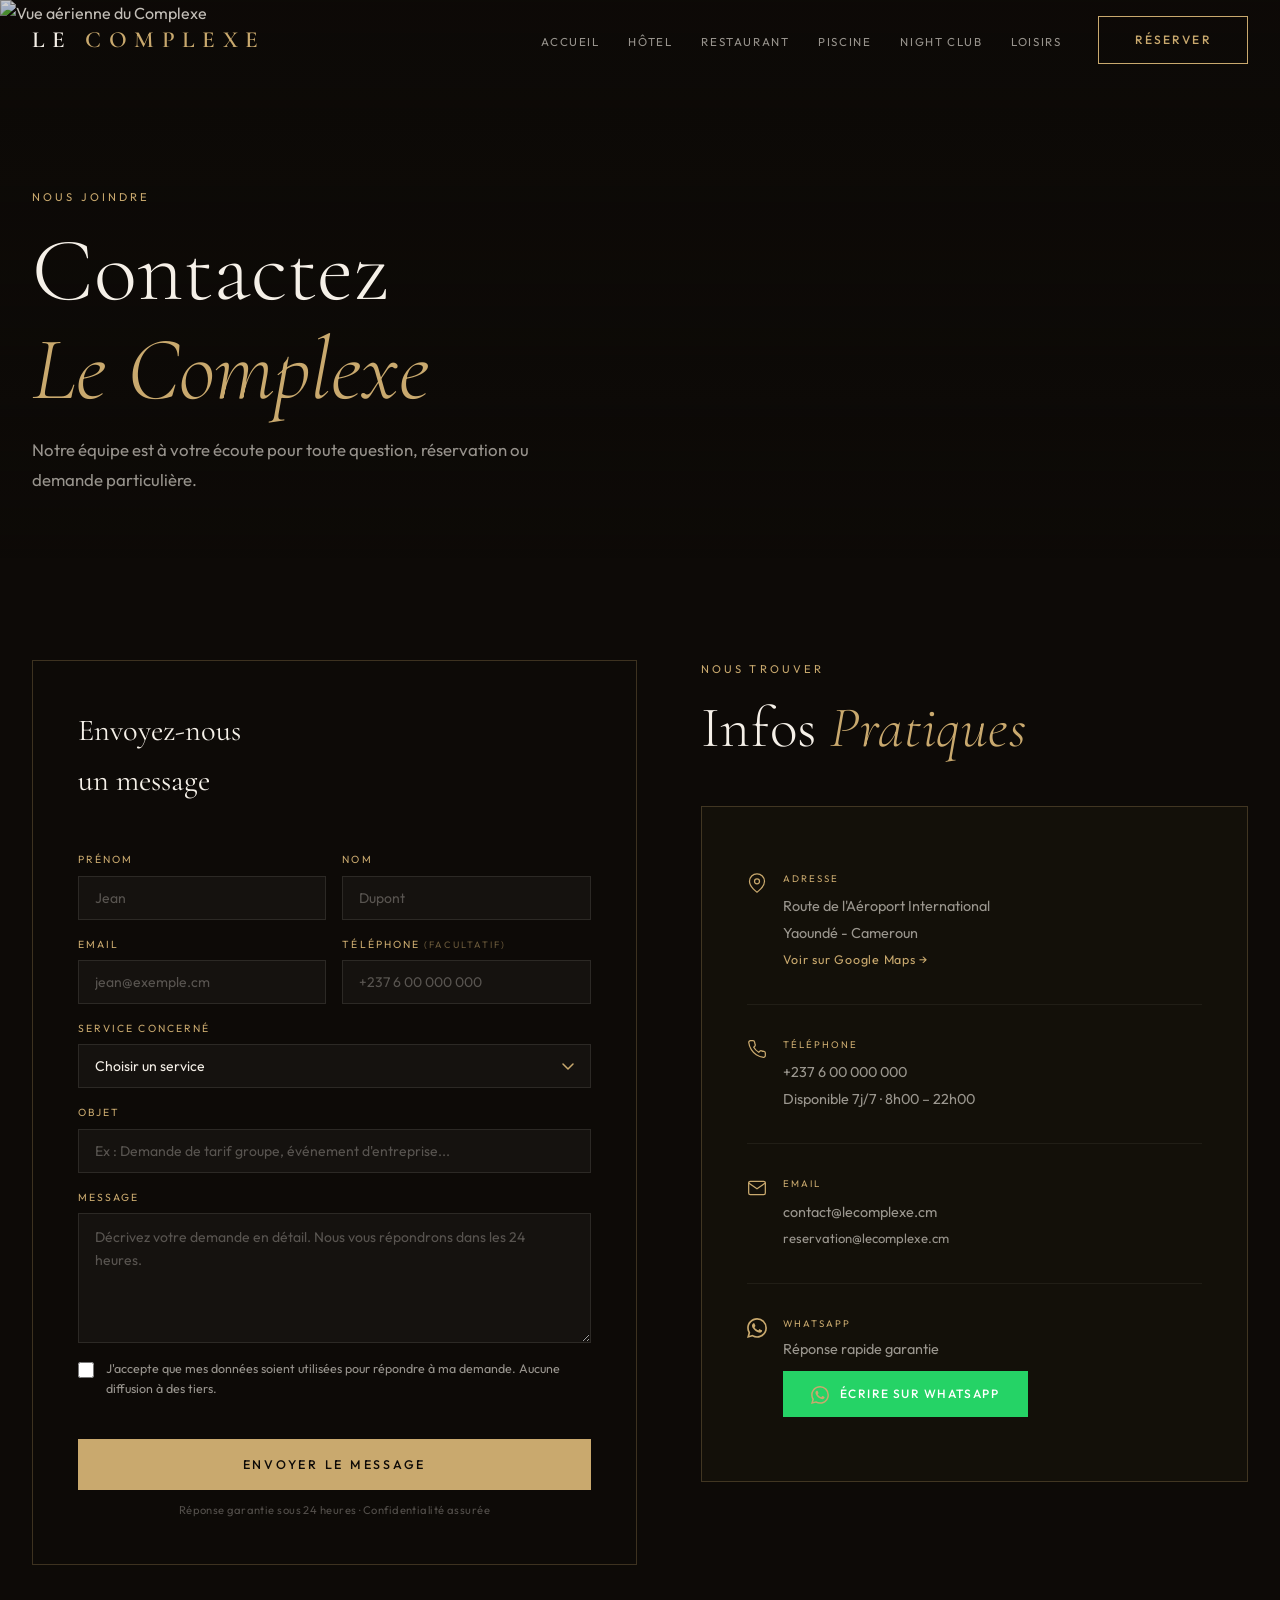
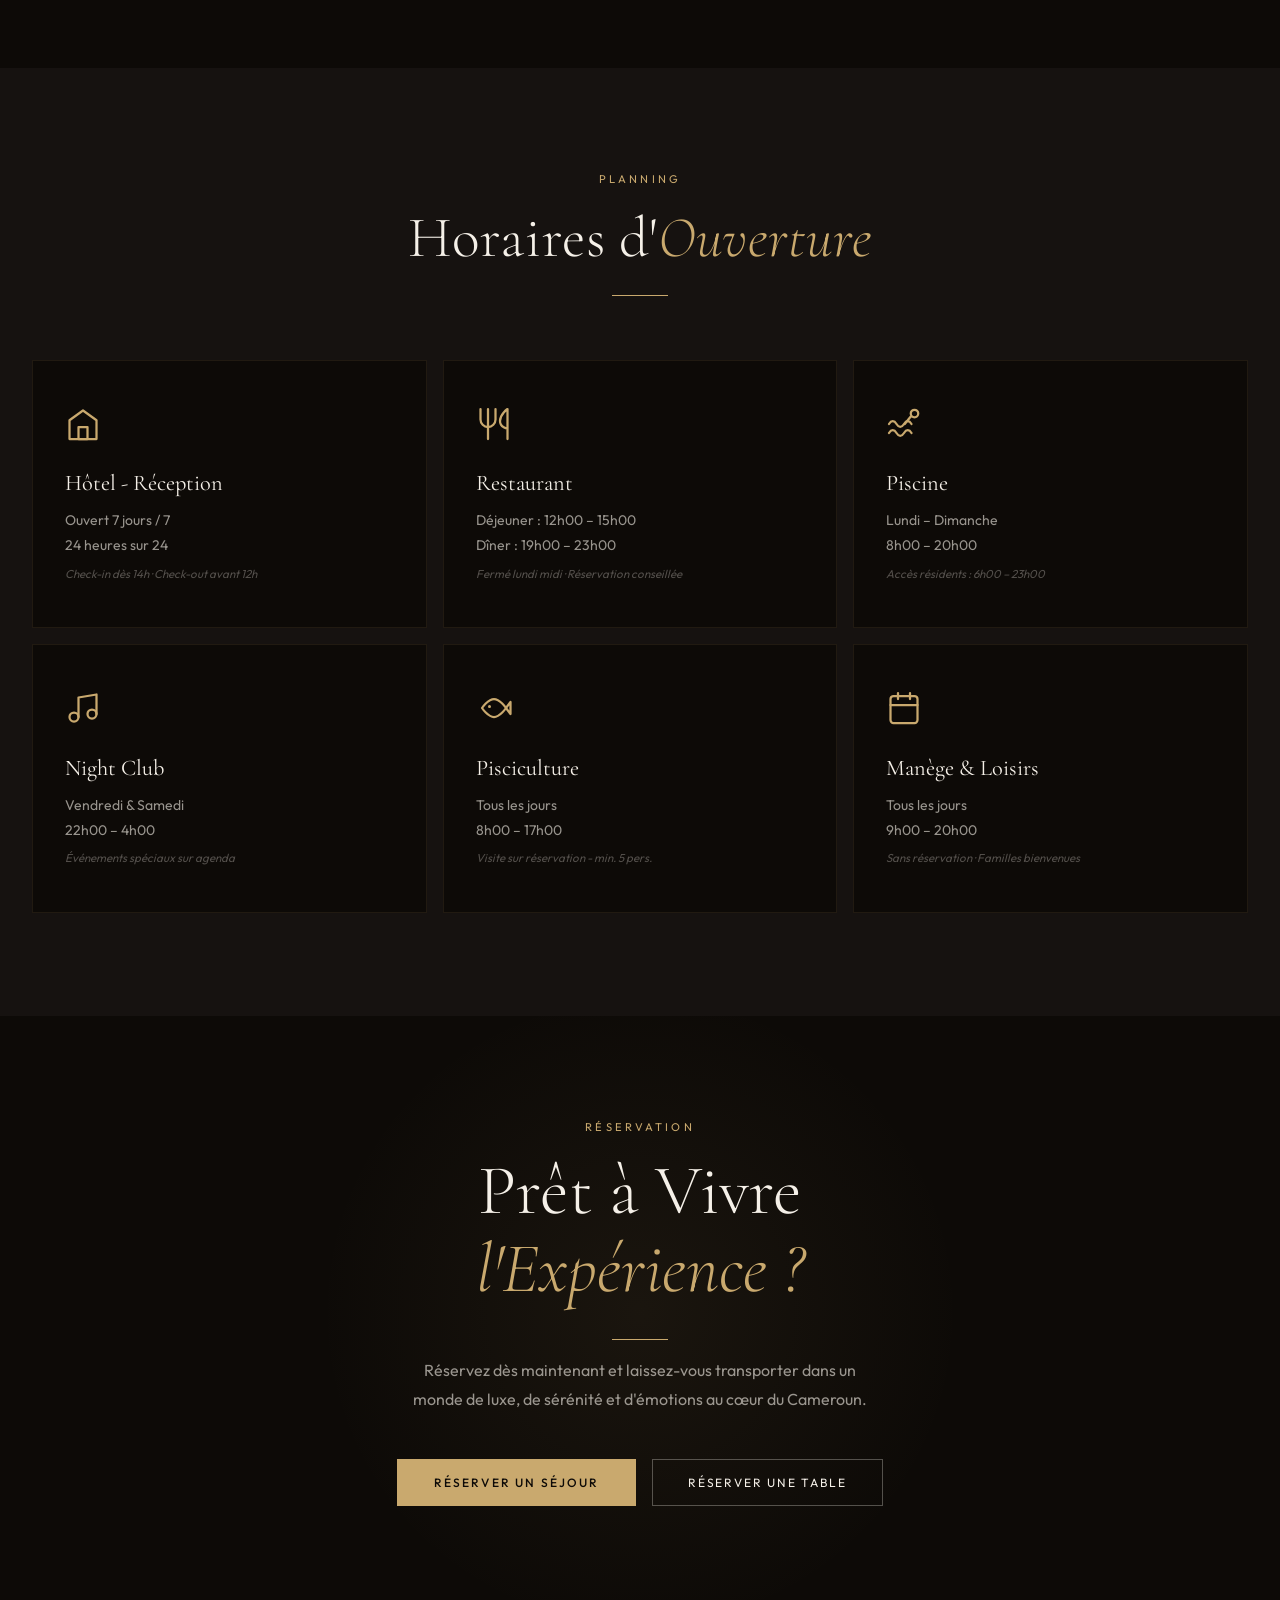
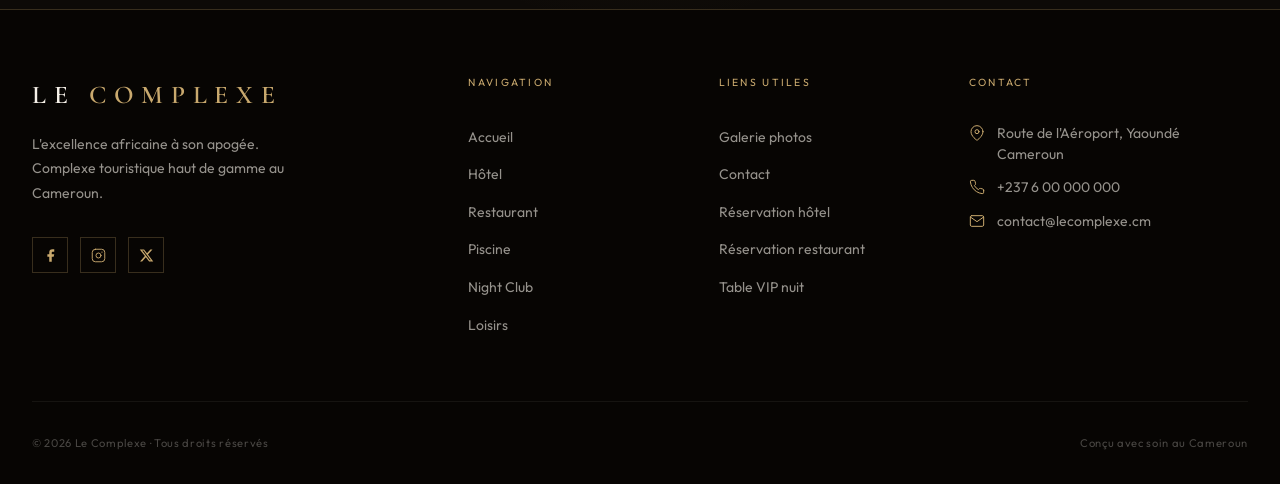
==== commit 0d87f280: "first commit" ====
--- a/contact.html
+++ b/contact.html
@@ -3,8 +3,8 @@
 <head>
   <meta charset="UTF-8" />
   <meta name="viewport" content="width=device-width, initial-scale=1.0" />
-  <meta name="description" content="Contactez Le Complexe — Adresse, téléphone, WhatsApp et formulaire de contact. Complexe touristique haut de gamme au Cameroun." />
-  <title>Contact — Le Complexe · Cameroun</title>
+  <meta name="description" content="Contactez Le Complexe - Adresse, téléphone, WhatsApp et formulaire de contact. Complexe touristique haut de gamme au Cameroun." />
+  <title>Contact - Le Complexe · Cameroun</title>
 
   <link rel="preconnect" href="https://fonts.googleapis.com" />
   <link rel="preconnect" href="https://fonts.gstatic.com" crossorigin />
@@ -13,6 +13,34 @@
 </head>
 <body>
 
+  <div id="preloader" class="preloader" role="status" aria-label="Chargement de Le Complexe">
+    <span class="preloader__star" aria-hidden="true"></span>
+    <span class="preloader__star" aria-hidden="true"></span>
+    <span class="preloader__star" aria-hidden="true"></span>
+    <span class="preloader__star" aria-hidden="true"></span>
+    <div class="preloader__bg-glow" aria-hidden="true"></div>
+    <div class="preloader__inner">
+      <div class="preloader__compass" aria-hidden="true">
+        <svg viewBox="0 0 80 80" xmlns="http://www.w3.org/2000/svg">
+          <circle cx="40" cy="40" r="36" fill="none" stroke="rgba(201,169,110,0.1)" stroke-width="1"/>
+          <circle cx="40" cy="40" r="36" fill="none" stroke="#C9A96E" stroke-width="1.5" stroke-linecap="round" class="preloader__arc"/>
+          <line x1="40" y1="5" x2="40" y2="13" stroke="#C9A96E" stroke-width="1.5" stroke-linecap="round"/>
+          <line x1="40" y1="67" x2="40" y2="75" stroke="rgba(201,169,110,0.3)" stroke-width="1"/>
+          <line x1="5" y1="40" x2="13" y2="40" stroke="rgba(201,169,110,0.3)" stroke-width="1"/>
+          <line x1="67" y1="40" x2="75" y2="40" stroke="rgba(201,169,110,0.3)" stroke-width="1"/>
+          <polygon points="40,22 43.5,40 40,58 36.5,40" fill="none" stroke="#C9A96E" stroke-width="1.2" stroke-linejoin="round"/>
+          <polygon points="40,22 43.5,40 40,40 36.5,40" fill="#C9A96E" opacity="0.65"/>
+          <circle cx="40" cy="40" r="2.5" fill="#C9A96E"/>
+        </svg>
+      </div>
+      <div class="preloader__logo">Le <em>Complexe</em></div>
+      <p class="preloader__tagline">Cameroun &nbsp;·&nbsp; Luxe &amp; Nature</p>
+      <div class="preloader__progress-wrap" aria-hidden="true">
+        <div class="preloader__progress-bar"></div>
+      </div>
+    </div>
+  </div>
+
   <a href="#contact-form-wrap" class="skip-link">Aller au formulaire de contact</a>
 
   <!-- ======================================================
@@ -20,13 +48,21 @@
        ====================================================== -->
   <nav class="navbar" role="navigation" aria-label="Navigation principale">
     <div class="navbar__inner">
-      <a href="index.html" class="navbar__logo">Le <span>Complexe</span></a>
+
+      <a href="index.html" class="navbar__logo">
+        Le <span>Complexe</span>
+      </a>
 
       <ul class="navbar__nav" role="list">
-        <li><a href="index.html"      class="navbar__link">Accueil</a></li>
-        <li><a href="hotel.html"      class="navbar__link">Hôtel</a></li>
-        <li><a href="restaurant.html" class="navbar__link">Restaurant</a></li>
-        <li><a href="piscine.html"    class="navbar__link">Piscine</a></li>
+        <li class="navbar__close-item">
+          <button class="navbar__close-btn" aria-label="Fermer le menu">
+            <svg viewBox="0 0 24 24" fill="none" stroke="currentColor" stroke-width="1.5" stroke-linecap="round" aria-hidden="true"><path d="M18 6L6 18M6 6l12 12"/></svg>
+          </button>
+        </li>
+        <li><a href="index.html"        class="navbar__link">Accueil</a></li>
+        <li><a href="hotel.html"        class="navbar__link">Hôtel</a></li>
+        <li><a href="restaurant.html"   class="navbar__link">Restaurant</a></li>
+        <li><a href="piscine.html"      class="navbar__link">Piscine</a></li>
         <li><a href="nuit.html"       class="navbar__link">Night Club</a></li>
         <li><a href="loisirs.html"    class="navbar__link">Loisirs</a></li>
         <li class="navbar__cta">
@@ -35,14 +71,17 @@
       </ul>
 
       <button class="navbar__hamburger" aria-label="Menu" aria-expanded="false">
-        <span></span><span></span><span></span>
+        <span></span>
+        <span></span>
+        <span></span>
       </button>
+
     </div>
   </nav>
 
 
   <!-- ======================================================
-       HERO SOBRE — Vue aérienne
+       HERO SOBRE - Vue aérienne
        ====================================================== -->
   <section class="page-hero">
     <img
@@ -113,11 +152,11 @@
                   <label class="form-label" for="c-service">Service concerné</label>
                   <select class="form-select" id="c-service" name="service" required>
                     <option value="" disabled selected>Choisir un service</option>
-                    <option value="hotel">Hôtel — Chambres &amp; Suites</option>
-                    <option value="restaurant">Restaurant — Gastronomie</option>
-                    <option value="piscine">Piscine — Accès &amp; Abonnements</option>
-                    <option value="nightclub">Night Club — Tables VIP</option>
-                    <option value="loisirs">Loisirs — Pisciculture &amp; Manège</option>
+                    <option value="hotel">Hôtel - Chambres &amp; Suites</option>
+                    <option value="restaurant">Restaurant - Gastronomie</option>
+                    <option value="piscine">Piscine - Accès &amp; Abonnements</option>
+                    <option value="nightclub">Night Club - Tables VIP</option>
+                    <option value="loisirs">Loisirs - Pisciculture &amp; Manège</option>
                     <option value="evenement">Événement privé / Corporate</option>
                     <option value="partenariat">Partenariat commercial</option>
                     <option value="autre">Demande générale</option>
@@ -194,7 +233,7 @@
                 <span class="contact-detail__label">Adresse</span>
                 <span class="contact-detail__value">
                   Route de l'Aéroport International<br>
-                  Yaoundé — Cameroun<br>
+                  Yaoundé - Cameroun<br>
                   <a href="https://maps.google.com/?q=Yaoundé+Cameroun" target="_blank" rel="noopener" style="color:var(--gold);font-size:0.78rem;letter-spacing:0.06em;">
                     Voir sur Google Maps →
                   </a>
@@ -261,7 +300,7 @@
 
 
   <!-- ======================================================
-       HORAIRES D'OUVERTURE — 6 cards
+       HORAIRES D'OUVERTURE - 6 cards
        ====================================================== -->
   <section class="opening-hours-section">
     <div class="container">
@@ -278,7 +317,7 @@
           <svg class="service-hours-card__icon" viewBox="0 0 24 24" fill="none" stroke="currentColor" stroke-width="1.5" stroke-linecap="round" stroke-linejoin="round" aria-hidden="true">
             <path d="M3 22V9.5L12 3l9 6.5V22H3z"/><rect x="9" y="14" width="6" height="8"/>
           </svg>
-          <h3 class="service-hours-card__name">Hôtel — Réception</h3>
+          <h3 class="service-hours-card__name">Hôtel - Réception</h3>
           <p class="service-hours-card__hours">
             Ouvert 7 jours / 7<br>
             24 heures sur 24
@@ -334,7 +373,7 @@
             Tous les jours<br>
             8h00 – 17h00
           </p>
-          <p class="service-hours-card__note">Visite sur réservation — min. 5 pers.</p>
+          <p class="service-hours-card__note">Visite sur réservation - min. 5 pers.</p>
         </div>
 
         <div class="service-hours-card fade-in" data-delay="0.3s">
@@ -355,7 +394,7 @@
 
 
   <!-- ======================================================
-       BANDEAU FINAL — CTA réservation
+       BANDEAU FINAL - CTA réservation
        ====================================================== -->
   <section class="cta-final">
     <div class="container">
--- a/style.css
+++ b/style.css
@@ -1,5 +1,5 @@
 /* ============================================================
-   SYSTÈME DE DESIGN — LE COMPLEXE
+   SYSTÈME DE DESIGN - LE COMPLEXE
    ============================================================ */
 
 /* 1. Variables CSS
@@ -191,15 +191,35 @@
   display: flex;
   align-items: center;
   background: transparent;
-  transition: background var(--t-base), height var(--t-base), backdrop-filter var(--t-base);
+  transition: height var(--t-base);
+}
+
+/*
+ * Le backdrop-filter est sur ::before (pas sur .navbar) pour éviter que
+ * la navbar devienne un containing block pour ses descendants position:fixed
+ * (notamment le drawer .navbar__nav). Un élément avec backdrop-filter crée
+ * un containing block pour les fixed children — déplacer la propriété sur
+ * le pseudo-élément casse cette relation d'ancêtre.
+ */
+.navbar::before {
+  content: '';
+  position: absolute;
+  inset: 0;
+  background: transparent;
+  z-index: -1;
+  pointer-events: none;
+  transition: background var(--t-base);
 }
 
 .navbar.scrolled {
   height: var(--nav-h-compact);
-  background: rgba(13,10,7,0.96);
+  box-shadow: 0 1px 0 var(--gold-border), 0 4px 24px rgba(0,0,0,0.4);
+}
+
+.navbar.scrolled::before {
+  background: rgba(13, 10, 7, 0.94);
   backdrop-filter: blur(12px);
   -webkit-backdrop-filter: blur(12px);
-  box-shadow: 0 1px 0 var(--gold-border), 0 4px 24px rgba(0,0,0,0.4);
 }
 
 .navbar__inner {
@@ -288,29 +308,41 @@
 .navbar__hamburger.open span:nth-child(2) { opacity: 0; transform: scaleX(0); }
 .navbar__hamburger.open span:nth-child(3) { transform: translateY(-6.5px) rotate(-45deg); }
 
-/* Mobile nav overlay */
-@media (max-width: 768px) {
+/* Mobile nav — drawer depuis la droite */
+@media (max-width: 767px) {
   .navbar__hamburger { display: flex; }
 
   .navbar__nav {
     position: fixed;
-    inset: 0;
+    top: 0;
+    right: 0;
+    bottom: 0;
+    left: auto;
+    width: min(300px, 88vw);
     background: var(--bg-dark);
+    border-left: 1px solid var(--gold-border);
+    box-shadow: -16px 0 60px rgba(0, 0, 0, 0.7), -1px 0 0 rgba(201, 169, 110, 0.15);
     flex-direction: column;
-    justify-content: center;
-    gap: var(--sp-lg);
-    opacity: 0;
+    justify-content: flex-start;
+    align-items: stretch;
+    gap: 0;
+    overflow-y: auto;
+    overflow-x: hidden;
+
+    transform: translateX(100%);
+    visibility: hidden;
     pointer-events: none;
-    transition: opacity var(--t-base);
+    transition: transform 0.42s cubic-bezier(0.4, 0, 0.2, 1),
+                visibility 0s linear 0.42s;
     z-index: calc(var(--z-nav) - 1);
   }
 
-  .navbar__nav.open { opacity: 1; pointer-events: all; }
-
-  .navbar__link {
-    font-size: 0.9rem;
-    letter-spacing: 0.22em;
-    color: var(--ivory-60);
+  .navbar__nav.open {
+    transform: translateX(0);
+    visibility: visible;
+    pointer-events: auto;
+    transition: transform 0.42s cubic-bezier(0.4, 0, 0.2, 1),
+                visibility 0s linear 0s;
   }
 
   .navbar__cta { margin-left: 0; }
@@ -936,7 +968,7 @@
 }
 
 /* ============================================================
-   PAGE HERO — Sous-pages
+   PAGE HERO - Sous-pages
    ============================================================ */
 .page-hero {
   position: relative;
@@ -997,7 +1029,7 @@
 }
 
 /* ============================================================
-   CHAMBRES — Grille & Cards
+   CHAMBRES - Grille & Cards
    ============================================================ */
 .rooms-section { padding: var(--sp-xxl) 0; }
 
@@ -1214,7 +1246,7 @@
 }
 
 /* ============================================================
-   GALERIE CHAMBRE — Mosaïque 4 images
+   GALERIE CHAMBRE - Mosaïque 4 images
    ============================================================ */
 .hotel-gallery-section {
   padding: var(--sp-xxl) 0;
@@ -1412,7 +1444,7 @@
 .form-success__text { font-size: 0.9rem; color: var(--ivory-60); line-height: 1.75; }
 
 /* ============================================================
-   RESTAURANT — Onglets menu (CSS-only via :checked)
+   RESTAURANT - Onglets menu (CSS-only via :checked)
    ============================================================ */
 .menu-section { padding: var(--sp-xxl) 0; }
 
@@ -1461,7 +1493,7 @@
 
 .menu-tabs__label:hover { color: var(--ivory); }
 
-/* Onglet actif — sélecteur sibling CSS-only */
+/* Onglet actif - sélecteur sibling CSS-only */
 #tab-e:checked ~ .menu-tabs__nav label[for="tab-e"],
 #tab-p:checked ~ .menu-tabs__nav label[for="tab-p"],
 #tab-d:checked ~ .menu-tabs__nav label[for="tab-d"] {
@@ -1530,7 +1562,7 @@
 }
 
 /* ============================================================
-   RESTAURANT — Galerie plats (4 colonnes, captions hover)
+   RESTAURANT - Galerie plats (4 colonnes, captions hover)
    ============================================================ */
 .dish-gallery-section {
   padding: var(--sp-xxl) 0;
@@ -1601,7 +1633,7 @@
 }
 
 /* ============================================================
-   RESTAURANT — Bloc ambiance
+   RESTAURANT - Bloc ambiance
    ============================================================ */
 .ambiance-section {
   padding: var(--sp-xxl) 0;
@@ -1690,7 +1722,7 @@
 }
 
 /* ============================================================
-   PISCINE — Tarifs d'accès
+   PISCINE - Tarifs d'accès
    ============================================================ */
 .pricing-section { padding: var(--sp-xxl) 0; }
 
@@ -1818,7 +1850,7 @@
 }
 
 /* ============================================================
-   PISCINE — Horaires & Règlement
+   PISCINE - Horaires & Règlement
    ============================================================ */
 .rules-section {
   padding: var(--sp-xxl) 0;
@@ -1909,7 +1941,7 @@
 .hours-table tr:last-child td { border-bottom: none; }
 
 /* ============================================================
-   PISCINE — CTA créneau (fond image + overlay)
+   PISCINE - CTA créneau (fond image + overlay)
    ============================================================ */
 .pool-cta {
   position: relative;
@@ -1978,7 +2010,7 @@
 }
 
 /* ============================================================
-   NUIT — Programme des soirées
+   NUIT - Programme des soirées
    ============================================================ */
 .events-section { padding: var(--sp-xxl) 0; }
 .events-section__header { text-align: center; margin-bottom: var(--sp-xl); }
@@ -2088,7 +2120,7 @@
 }
 
 /* ============================================================
-   LOISIRS — Sections activités côte à côte
+   LOISIRS - Sections activités côte à côte
    ============================================================ */
 .activities-split { padding: var(--sp-xxl) 0; }
 .activities-split__header { text-align: center; margin-bottom: var(--sp-xl); }
@@ -2216,7 +2248,7 @@
 .activity-hours svg { width: 15px; height: 15px; color: var(--gold); flex-shrink: 0; }
 
 /* ============================================================
-   GALERIE — Hero minimaliste
+   GALERIE - Hero minimaliste
    ============================================================ */
 .gallery-page-hero {
   padding: calc(var(--nav-h) + var(--sp-xxl)) 0 var(--sp-xl);
@@ -2248,7 +2280,7 @@
 }
 
 /* ============================================================
-   GALERIE — Boutons de filtre
+   GALERIE - Boutons de filtre
    ============================================================ */
 .filter-nav {
   display: flex;
@@ -2276,7 +2308,7 @@
 .filter-btn.active { background: var(--gold); border-color: var(--gold); color: var(--bg-dark); }
 
 /* ============================================================
-   GALERIE — Grille masonry simulée (CSS Grid)
+   GALERIE - Grille masonry simulée (CSS Grid)
    ============================================================ */
 .gallery-section { padding: var(--sp-xxl) 0; }
 
@@ -2366,7 +2398,7 @@
   transition: opacity 0.35s ease;
 }
 
-.lightbox.active { opacity: 1; pointer-events: all; }
+.lightbox.active { opacity: 1; pointer-events: auto; }
 
 .lightbox__img {
   max-width: 90vw;
@@ -2440,7 +2472,7 @@
 .lightbox__counter { font-family: var(--font-serif); font-size: 1rem; font-weight: 300; color: var(--gold); letter-spacing: 0.1em; }
 
 /* ============================================================
-   CONTACT — Mise en page principale
+   CONTACT - Mise en page principale
    ============================================================ */
 .contact-section { padding: var(--sp-xxl) 0; }
 
@@ -2506,7 +2538,7 @@
 .btn-whatsapp svg { width: 18px; height: 18px; flex-shrink: 0; }
 
 /* ============================================================
-   CONTACT — Horaires d'ouverture
+   CONTACT - Horaires d'ouverture
    ============================================================ */
 .opening-hours-section { padding: var(--sp-xxl) 0; background: var(--bg-subtle); }
 .opening-hours-section__header { text-align: center; margin-bottom: var(--sp-xl); }
@@ -2543,7 +2575,7 @@
 .service-hours-card__note { font-size: 0.72rem; color: rgba(245,240,232,0.3); margin-top: 0.4rem; font-style: italic; }
 
 /* ============================================================
-   ACCESSIBILITÉ — Focus visible clavier
+   ACCESSIBILITÉ - Focus visible clavier
    ============================================================ */
 :focus-visible {
   outline: 2px solid var(--gold);
@@ -2563,7 +2595,7 @@
 }
 
 /* ============================================================
-   PERFORMANCES — Respect des préférences d'animation
+   PERFORMANCES - Respect des préférences d'animation
    ============================================================ */
 @media (prefers-reduced-motion: reduce) {
   *,
@@ -2592,7 +2624,7 @@
 }
 
 /* ============================================================
-   UTILITAIRE — Skip link accessibilité
+   UTILITAIRE - Skip link accessibilité
    ============================================================ */
 .skip-link {
   position: absolute;
@@ -2614,15 +2646,9 @@
 }
 
 /* ============================================================
-   MOBILE — Optimisations touch supplémentaires
+   MOBILE - Optimisations touch supplémentaires
    ============================================================ */
 @media (max-width: 767px) {
-  .navbar__link {
-    min-height: 44px;
-    display: flex;
-    align-items: center;
-  }
-
   .footer__nav-link {
     min-height: 44px;
     display: flex;
@@ -2637,3 +2663,1130 @@
     min-height: 44px;
   }
 }
+
+
+/* ============================================================
+   PRELOADER
+   ============================================================ */
+.preloader {
+  position: fixed;
+  inset: 0;
+  background: var(--bg-dark);
+  z-index: 10000;
+  display: flex;
+  align-items: center;
+  justify-content: center;
+  flex-direction: column;
+  transition: opacity 0.7s cubic-bezier(0.4, 0, 0.2, 1),
+              visibility 0.7s cubic-bezier(0.4, 0, 0.2, 1);
+}
+
+.preloader--exit {
+  opacity: 0;
+  visibility: hidden;
+}
+
+.preloader__bg-glow {
+  position: absolute;
+  inset: 0;
+  background: radial-gradient(ellipse 600px 500px at 50% 50%,
+    rgba(201,169,110,0.07) 0%, transparent 60%);
+  pointer-events: none;
+}
+
+.preloader__inner {
+  display: flex;
+  flex-direction: column;
+  align-items: center;
+  gap: 1.5rem;
+  text-align: center;
+  position: relative;
+  z-index: 1;
+}
+
+/* Compass SVG ring */
+.preloader__compass {
+  width: 90px;
+  height: 90px;
+  animation: plCompassSpin 0.01ms 0.01ms 1; /* default noop */
+}
+
+.preloader__compass-svg {
+  width: 100%;
+  height: 100%;
+  overflow: visible;
+}
+
+.preloader__arc {
+  transform: rotate(-90deg);
+  transform-origin: 40px 40px;
+  stroke-dasharray: 226;
+  stroke-dashoffset: 226;
+  animation: plArcFill 2.5s 0.2s cubic-bezier(0.4, 0, 0.2, 1) forwards;
+}
+
+@keyframes plArcFill {
+  to { stroke-dashoffset: 0; }
+}
+
+/* Logo text */
+.preloader__logo {
+  font-family: var(--font-serif);
+  font-size: clamp(1.8rem, 5vw, 2.8rem);
+  font-weight: 300;
+  letter-spacing: 0.32em;
+  text-transform: uppercase;
+  color: var(--ivory);
+  opacity: 0;
+  animation: plFadeUp 0.8s 0.4s ease forwards;
+}
+
+.preloader__logo em {
+  color: var(--gold);
+  font-style: italic;
+}
+
+/* Tagline */
+.preloader__tagline {
+  font-size: 0.62rem;
+  letter-spacing: 0.38em;
+  text-transform: uppercase;
+  color: var(--ivory-60);
+  opacity: 0;
+  animation: plFadeUp 0.8s 0.7s ease forwards;
+}
+
+/* Barre de progression */
+.preloader__progress-wrap {
+  width: 200px;
+  height: 1px;
+  background: rgba(201,169,110,0.12);
+  overflow: hidden;
+  opacity: 0;
+  animation: plFadeIn 0.5s 0.6s ease forwards;
+}
+
+.preloader__progress-bar {
+  height: 100%;
+  background: linear-gradient(90deg, var(--gold-dark), var(--gold-light));
+  width: 0%;
+  animation: plProgress 2.2s 0.6s cubic-bezier(0.4, 0, 0.2, 1) forwards;
+}
+
+@keyframes plFadeUp {
+  from { opacity: 0; transform: translateY(10px); }
+  to   { opacity: 1; transform: translateY(0); }
+}
+
+@keyframes plFadeIn {
+  to { opacity: 1; }
+}
+
+@keyframes plProgress {
+  0%   { width: 0%; }
+  50%  { width: 65%; }
+  80%  { width: 85%; }
+  100% { width: 100%; }
+}
+
+/* Étoile décorative animée */
+.preloader__star {
+  position: absolute;
+  width: 4px;
+  height: 4px;
+  background: var(--gold);
+  border-radius: 50%;
+  opacity: 0;
+  animation: plStarPulse 2s ease infinite;
+}
+
+.preloader__star:nth-child(1) { top: 20%; left: 15%; animation-delay: 0s; }
+.preloader__star:nth-child(2) { top: 70%; left: 80%; animation-delay: 0.5s; }
+.preloader__star:nth-child(3) { top: 30%; right: 20%; animation-delay: 1s; }
+.preloader__star:nth-child(4) { bottom: 25%; left: 30%; animation-delay: 1.5s; }
+
+@keyframes plStarPulse {
+  0%, 100% { opacity: 0; transform: scale(0); }
+  50%       { opacity: 0.6; transform: scale(1); }
+}
+
+
+/* ============================================================
+   MENU MOBILE — DRAWER DEPUIS LA DROITE
+   ============================================================ */
+
+/* Backdrop injecté par JS — fermé au clic */
+.navbar__backdrop {
+  display: none;
+  position: fixed;
+  inset: 0;
+  background: rgba(5, 3, 2, 0.75);
+  backdrop-filter: blur(4px);
+  -webkit-backdrop-filter: blur(4px);
+  z-index: 999;
+  opacity: 0;
+  pointer-events: none;
+  transition: opacity 0.35s ease;
+}
+
+.navbar__backdrop.open {
+  opacity: 1;
+  pointer-events: auto;
+}
+
+/* Close item — caché sur desktop, en-tête du drawer sur mobile */
+.navbar__close-item {
+  display: none;
+}
+
+/* Bouton fermeture ✕ */
+.navbar__close-btn {
+  width: 40px;
+  height: 40px;
+  background: transparent;
+  border: 1px solid var(--gold-border);
+  color: var(--ivory-60);
+  cursor: pointer;
+  display: flex;
+  align-items: center;
+  justify-content: center;
+  border-radius: 0;
+  flex-shrink: 0;
+  transition: background var(--t-fast), color var(--t-fast), border-color var(--t-fast);
+}
+
+.navbar__close-btn:hover {
+  background: var(--gold-glow);
+  border-color: var(--gold);
+  color: var(--gold);
+}
+
+.navbar__close-btn:focus-visible {
+  outline: 2px solid var(--gold);
+  outline-offset: 2px;
+}
+
+.navbar__close-btn svg {
+  width: 16px;
+  height: 16px;
+  flex-shrink: 0;
+}
+
+@media (max-width: 767px) {
+
+  .navbar__backdrop { display: block; }
+
+  /* ── En-tête du drawer ────────────────────────── */
+  .navbar__close-item {
+    display: flex;
+    align-items: center;
+    justify-content: space-between;
+    padding: 0 1.25rem;
+    height: var(--nav-h);
+    border-bottom: 1px solid var(--gold-border);
+    background: rgba(201, 169, 110, 0.02);
+    flex-shrink: 0;
+    position: static;
+    z-index: auto;
+  }
+
+  /* Logo dans l'en-tête (le texte est injecté par JS) */
+  .navbar__drawer-logo {
+    font-family: var(--font-serif);
+    font-size: 1.15rem;
+    font-weight: 300;
+    letter-spacing: 0.28em;
+    text-transform: uppercase;
+    color: var(--ivory);
+    flex: 1;
+    white-space: nowrap;
+    overflow: hidden;
+  }
+
+  .navbar__drawer-logo em {
+    color: var(--gold);
+    font-style: italic;
+  }
+
+  /* ── Liens du drawer ──────────────────────────── */
+  .navbar__link {
+    font-size: 0.75rem;
+    letter-spacing: 0.2em;
+    color: var(--ivory-60);
+    display: flex;
+    align-items: center;
+    padding: 1.1rem 1.5rem 1.1rem 1.25rem;
+    border-bottom: 1px solid rgba(245, 240, 232, 0.05);
+    min-height: 52px;
+    position: relative;
+    transition: color var(--t-fast), background var(--t-fast), padding-left var(--t-fast);
+    white-space: nowrap;
+  }
+
+  /* Barre dorée gauche révélée au survol / actif */
+  .navbar__link::before {
+    content: '';
+    position: absolute;
+    left: 0;
+    top: 0;
+    bottom: 0;
+    width: 2px;
+    background: var(--gold);
+    transform: scaleY(0);
+    transform-origin: bottom;
+    transition: transform var(--t-fast);
+  }
+
+  /* Annule le pseudo-element desktop (soulignement) */
+  .navbar__link::after {
+    content: none;
+  }
+
+  .navbar__link:hover,
+  .navbar__link.active {
+    color: var(--ivory);
+    background: rgba(201, 169, 110, 0.05);
+    padding-left: 1.75rem;
+  }
+
+  .navbar__link:hover::before,
+  .navbar__link.active::before {
+    transform: scaleY(1);
+  }
+
+  /* ── Bouton Réserver en bas du drawer ─────────── */
+  .navbar__cta {
+    margin-top: auto;
+    padding: 1.25rem;
+    border-top: 1px solid var(--gold-border);
+    background: rgba(201, 169, 110, 0.02);
+    flex-shrink: 0;
+  }
+
+  .navbar__cta .btn-reserve {
+    width: 100%;
+    justify-content: center;
+    font-size: 0.7rem;
+    letter-spacing: 0.2em;
+  }
+
+  /* ── Stagger : items glissent depuis la droite ── */
+  .navbar__nav.open li:not(.navbar__close-item) {
+    animation: drawerItemIn 0.38s ease backwards;
+  }
+
+  .navbar__nav.open li:nth-child(2) { animation-delay: 0.15s; }
+  .navbar__nav.open li:nth-child(3) { animation-delay: 0.20s; }
+  .navbar__nav.open li:nth-child(4) { animation-delay: 0.25s; }
+  .navbar__nav.open li:nth-child(5) { animation-delay: 0.30s; }
+  .navbar__nav.open li:nth-child(6) { animation-delay: 0.35s; }
+  .navbar__nav.open li:nth-child(7) { animation-delay: 0.40s; }
+  .navbar__nav.open li:nth-child(8) { animation-delay: 0.45s; }
+}
+
+@keyframes drawerItemIn {
+  from { opacity: 0; transform: translateX(18px); }
+  to   { opacity: 1; transform: translateX(0); }
+}
+
+
+/* ============================================================
+   ANIMATIONS AVANCÉES — TYPES MULTIPLES
+   ============================================================ */
+
+/* Slide depuis la gauche */
+.anim-left {
+  opacity: 0;
+  transform: translateX(-40px);
+  transition: opacity var(--t-slow), transform var(--t-slow);
+}
+.anim-left.visible { opacity: 1; transform: translateX(0); }
+
+/* Slide depuis la droite */
+.anim-right {
+  opacity: 0;
+  transform: translateX(40px);
+  transition: opacity var(--t-slow), transform var(--t-slow);
+}
+.anim-right.visible { opacity: 1; transform: translateX(0); }
+
+/* Zoom entrant */
+.anim-zoom {
+  opacity: 0;
+  transform: scale(0.88);
+  transition: opacity var(--t-slow), transform var(--t-slow);
+}
+.anim-zoom.visible { opacity: 1; transform: scale(1); }
+
+/* Scale avec légère remontée */
+.anim-scale {
+  opacity: 0;
+  transform: translateY(16px) scale(0.96);
+  transition: opacity var(--t-slow), transform var(--t-slow);
+}
+.anim-scale.visible { opacity: 1; transform: translateY(0) scale(1); }
+
+
+/* ============================================================
+   RIPPLE SUR LES BOUTONS
+   ============================================================ */
+.btn-reserve,
+.btn-outline-ivory {
+  position: relative;
+  overflow: hidden;
+}
+
+.btn-ripple {
+  position: absolute;
+  border-radius: 50%;
+  background: rgba(255,255,255,0.18);
+  pointer-events: none;
+  animation: rippleAnim 0.55s ease forwards;
+}
+
+@keyframes rippleAnim {
+  from { transform: scale(0); opacity: 1; }
+  to   { transform: scale(1); opacity: 0; }
+}
+
+
+/* ============================================================
+   IMAGE LAZY-LOAD — transition douce
+   ============================================================ */
+.img-lazy {
+  opacity: 0;
+  transition: opacity 0.5s ease;
+}
+.img-loaded { opacity: 1; }
+
+
+/* ============================================================
+   PASS DÉCOUVERTE PREMIUM — Section principale
+   ============================================================ */
+.pass-section {
+  position: relative;
+  padding: var(--sp-xxl) 0;
+  overflow: hidden;
+  background: var(--bg-subtle);
+}
+
+.pass-section__backdrop {
+  position: absolute;
+  inset: 0;
+  z-index: 0;
+}
+
+.pass-section__backdrop img {
+  width: 100%;
+  height: 100%;
+  object-fit: cover;
+  object-position: center 40%;
+  opacity: 0.12;
+}
+
+.pass-section__backdrop::after {
+  content: '';
+  position: absolute;
+  inset: 0;
+  background: linear-gradient(
+    180deg,
+    rgba(13,10,7,0.96)  0%,
+    rgba(13,10,7,0.88) 40%,
+    rgba(13,10,7,0.92) 70%,
+    rgba(13,10,7,0.98) 100%
+  );
+}
+
+.pass-section > .container {
+  position: relative;
+  z-index: 1;
+}
+
+/* Header */
+.pass-header {
+  text-align: center;
+  margin-bottom: var(--sp-xl);
+}
+
+.pass-header__badge {
+  display: inline-block;
+  background: linear-gradient(135deg, var(--gold-dark), var(--gold-light));
+  color: var(--bg-dark);
+  font-size: 0.6rem;
+  font-weight: 600;
+  letter-spacing: 0.22em;
+  text-transform: uppercase;
+  padding: 0.45rem 1.4rem;
+  margin-bottom: var(--sp-md);
+  clip-path: polygon(8px 0%, 100% 0%, calc(100% - 8px) 100%, 0% 100%);
+}
+
+.pass-header .section-title { margin-top: var(--sp-sm); }
+
+.pass-header__sub {
+  font-size: clamp(0.95rem, 1.6vw, 1.1rem);
+  color: var(--ivory-60);
+  max-width: 560px;
+  margin: var(--sp-md) auto 0;
+  line-height: 1.8;
+}
+
+/* Grille des sous-offres */
+.pass-grid {
+  display: grid;
+  grid-template-columns: 1fr 1fr;
+  gap: var(--sp-sm);
+  margin-bottom: var(--sp-xl);
+}
+
+@media (min-width: 640px)  { .pass-grid { grid-template-columns: repeat(3, 1fr); } }
+@media (min-width: 1024px) { .pass-grid { grid-template-columns: repeat(4, 1fr); gap: var(--sp-md); } }
+
+.pass-card {
+  background: var(--bg-dark);
+  border: 1px solid rgba(201,169,110,0.1);
+  padding: var(--sp-lg) var(--sp-md);
+  display: flex;
+  flex-direction: column;
+  gap: 0.75rem;
+  position: relative;
+  overflow: hidden;
+  transition: border-color var(--t-base), transform var(--t-base),
+              box-shadow var(--t-base), background var(--t-base);
+}
+
+.pass-card::before {
+  content: '';
+  position: absolute;
+  top: 0; left: 0; right: 0;
+  height: 2px;
+  background: linear-gradient(90deg, transparent, var(--gold), transparent);
+  opacity: 0;
+  transition: opacity var(--t-base);
+}
+
+.pass-card:hover {
+  border-color: var(--gold-border);
+  transform: translateY(-4px);
+  box-shadow: var(--shadow-hover);
+  background: var(--bg-card);
+}
+
+.pass-card:hover::before { opacity: 1; }
+
+.pass-card__icon {
+  width: 40px;
+  height: 40px;
+  background: var(--gold-glow);
+  border: 1px solid var(--gold-border);
+  display: flex;
+  align-items: center;
+  justify-content: center;
+  flex-shrink: 0;
+}
+
+.pass-card__icon svg {
+  width: 20px;
+  height: 20px;
+  color: var(--gold);
+}
+
+.pass-card__title {
+  font-family: var(--font-serif);
+  font-size: clamp(1.05rem, 2vw, 1.35rem);
+  font-weight: 400;
+  color: var(--ivory);
+  letter-spacing: 0.01em;
+}
+
+.pass-card__list {
+  display: flex;
+  flex-direction: column;
+  gap: 0.35rem;
+  list-style: none;
+  padding: 0;
+}
+
+.pass-card__list li {
+  font-size: 0.78rem;
+  color: var(--ivory-60);
+  line-height: 1.5;
+  padding-left: 0.9rem;
+  position: relative;
+}
+
+.pass-card__list li::before {
+  content: '–';
+  position: absolute;
+  left: 0;
+  color: var(--gold);
+  font-size: 0.65rem;
+}
+
+/* Disclaimer boîtes de nuit */
+.pass-notice {
+  background: rgba(201,169,110,0.04);
+  border: 1px solid var(--gold-border);
+  border-left: 3px solid var(--gold);
+  padding: var(--sp-md) var(--sp-lg);
+  display: flex;
+  align-items: flex-start;
+  gap: var(--sp-sm);
+  margin-bottom: var(--sp-xl);
+}
+
+.pass-notice svg {
+  width: 20px;
+  height: 20px;
+  color: var(--gold);
+  flex-shrink: 0;
+  margin-top: 2px;
+}
+
+.pass-notice p {
+  font-size: 0.82rem;
+  color: var(--ivory-60);
+  line-height: 1.7;
+  font-style: italic;
+}
+
+/* Avantages */
+.pass-benefits-section {
+  margin-bottom: var(--sp-xl);
+  text-align: center;
+}
+
+.pass-benefits-title {
+  font-family: var(--font-serif);
+  font-size: clamp(1.5rem, 3vw, 2.2rem);
+  font-weight: 300;
+  color: var(--ivory);
+  margin-bottom: var(--sp-lg);
+  letter-spacing: 0.01em;
+}
+
+.pass-benefits-grid {
+  display: grid;
+  grid-template-columns: 1fr 1fr;
+  gap: var(--sp-sm);
+}
+
+@media (min-width: 640px)  { .pass-benefits-grid { grid-template-columns: repeat(3, 1fr); } }
+@media (min-width: 1024px) { .pass-benefits-grid { grid-template-columns: repeat(6, 1fr); } }
+
+.pass-benefit {
+  background: var(--bg-dark);
+  border: 1px solid rgba(201,169,110,0.1);
+  padding: var(--sp-md) var(--sp-sm);
+  display: flex;
+  flex-direction: column;
+  align-items: center;
+  gap: 0.65rem;
+  text-align: center;
+  transition: border-color var(--t-base), background var(--t-base), transform var(--t-base);
+}
+
+.pass-benefit:hover {
+  border-color: var(--gold-border);
+  background: var(--bg-card);
+  transform: translateY(-3px);
+}
+
+.pass-benefit__check {
+  width: 32px;
+  height: 32px;
+  border: 1px solid var(--gold);
+  display: flex;
+  align-items: center;
+  justify-content: center;
+  font-size: 0.9rem;
+  color: var(--gold);
+  flex-shrink: 0;
+}
+
+.pass-benefit span {
+  font-size: 0.72rem;
+  letter-spacing: 0.08em;
+  color: var(--ivory-60);
+  line-height: 1.4;
+}
+
+/* Stats compteurs */
+.pass-stats-section {
+  display: grid;
+  grid-template-columns: repeat(2, 1fr);
+  gap: var(--sp-md);
+  margin-bottom: var(--sp-xl);
+  padding: var(--sp-xl) 0;
+  border-top: 1px solid var(--gold-border);
+  border-bottom: 1px solid var(--gold-border);
+}
+
+@media (min-width: 640px) {
+  .pass-stats-section { grid-template-columns: repeat(4, 1fr); }
+}
+
+.pass-stat {
+  text-align: center;
+}
+
+.pass-stat__number {
+  font-family: var(--font-serif);
+  font-size: clamp(2.5rem, 5vw, 4rem);
+  font-weight: 300;
+  color: var(--gold);
+  display: block;
+  line-height: 1;
+}
+
+.pass-stat__label {
+  font-size: 0.68rem;
+  letter-spacing: 0.15em;
+  text-transform: uppercase;
+  color: var(--ivory-60);
+  display: block;
+  margin-top: 0.5rem;
+}
+
+/* CTA final de la section Pass */
+.pass-cta-section {
+  background: linear-gradient(135deg,
+    rgba(201,169,110,0.06) 0%,
+    rgba(201,169,110,0.02) 100%);
+  border: 1px solid var(--gold-border);
+  padding: var(--sp-xl) var(--sp-lg);
+  text-align: center;
+  position: relative;
+  overflow: hidden;
+}
+
+.pass-cta-section::before {
+  content: '';
+  position: absolute;
+  top: 50%; left: 50%;
+  transform: translate(-50%, -50%);
+  width: min(600px, 100%);
+  height: min(600px, 100%);
+  border-radius: 50%;
+  background: radial-gradient(circle, rgba(201,169,110,0.05) 0%, transparent 60%);
+  pointer-events: none;
+}
+
+.pass-cta__title {
+  font-family: var(--font-serif);
+  font-size: clamp(2rem, 4vw, 3.2rem);
+  font-weight: 300;
+  color: var(--ivory);
+  line-height: 1.15;
+  margin-bottom: var(--sp-sm);
+  position: relative;
+}
+
+.pass-cta__title em { color: var(--gold); font-style: italic; }
+
+.pass-cta__sub {
+  font-size: clamp(0.9rem, 1.4vw, 1rem);
+  color: var(--ivory-60);
+  max-width: 560px;
+  margin: 0 auto var(--sp-lg);
+  line-height: 1.8;
+  position: relative;
+}
+
+.pass-cta__actions {
+  display: flex;
+  align-items: center;
+  justify-content: center;
+  gap: var(--sp-sm);
+  flex-wrap: wrap;
+  position: relative;
+}
+
+
+/* ============================================================
+   AMÉLIORATIONS CARTES EXISTANTES — hover profondeur
+   ============================================================ */
+
+/* Cartes services — déjà animées, ajout d'un subtil glow */
+.service-card:hover {
+  box-shadow: 0 0 40px rgba(201,169,110,0.06);
+}
+
+/* Room cards — élévation plus marquée */
+.room-card:hover {
+  transform: translateY(-6px);
+  box-shadow: 0 24px 72px rgba(0,0,0,0.6), 0 0 30px rgba(201,169,110,0.08);
+}
+
+/* Pricing cards — plus de profondeur */
+.pricing-card:hover {
+  box-shadow: 0 24px 72px rgba(0,0,0,0.55);
+}
+
+/* Why cards — cohérence avec hover */
+.why-card:hover {
+  box-shadow: 0 12px 48px rgba(0,0,0,0.4), 0 0 25px rgba(201,169,110,0.06);
+}
+
+
+/* ============================================================
+   EXPÉRIENCES PREMIUM & CLUB PRIVILÈGE
+   ============================================================ */
+
+.premium-section {
+  padding: var(--sp-xxl) 0;
+  background: var(--bg-subtle);
+  position: relative;
+  overflow: hidden;
+}
+
+/* Ligne séparatrice supérieure */
+.premium-section::before {
+  content: '';
+  position: absolute;
+  top: 0; left: 0; right: 0;
+  height: 1px;
+  background: linear-gradient(90deg,
+    transparent 0%,
+    var(--gold-border) 25%,
+    var(--gold) 50%,
+    var(--gold-border) 75%,
+    transparent 100%);
+}
+
+/* Fond lumineux radial */
+.premium-section__glow {
+  position: absolute;
+  top: 50%;
+  left: 50%;
+  transform: translate(-50%, -50%);
+  width: min(900px, 120vw);
+  height: min(600px, 80vw);
+  background: radial-gradient(ellipse,
+    rgba(201,169,110,0.06) 0%,
+    transparent 65%);
+  pointer-events: none;
+}
+
+/* En-tête section */
+.premium-section__header {
+  text-align: center;
+  margin-bottom: var(--sp-xl);
+}
+
+.premium-section__header .section-title { margin-top: var(--sp-sm); }
+
+.premium-section__sub {
+  font-size: clamp(0.9rem, 1.5vw, 1rem);
+  color: var(--ivory-60);
+  max-width: 540px;
+  margin: var(--sp-md) auto 0;
+  line-height: 1.85;
+}
+
+/* Grille 2 colonnes */
+.premium-grid {
+  display: grid;
+  grid-template-columns: 1fr;
+  gap: var(--sp-lg);
+}
+
+@media (min-width: 768px) {
+  .premium-grid {
+    grid-template-columns: 1fr 1fr;
+    gap: var(--sp-xl);
+    align-items: start;
+  }
+}
+
+/* ── Carte de base ──────────────────────────────────────── */
+.premium-card {
+  background: var(--bg-dark);
+  border: 1px solid rgba(201,169,110,0.12);
+  display: flex;
+  flex-direction: column;
+  position: relative; /* contenant pour ribbon, topbar et ::after */
+  overflow: hidden;
+  transition:
+    border-color var(--t-base),
+    transform    var(--t-base),
+    box-shadow   var(--t-base);
+}
+
+.premium-card:hover {
+  border-color: var(--gold-border);
+  transform: translateY(-7px);
+  box-shadow: var(--shadow-hover), 0 0 50px rgba(201,169,110,0.1);
+}
+
+/* Barre dorée en haut de chaque carte (3 px) */
+.premium-card__topbar {
+  height: 3px;
+  background: linear-gradient(90deg,
+    transparent,
+    var(--gold-dark) 20%,
+    var(--gold-light) 50%,
+    var(--gold-dark) 80%,
+    transparent);
+  flex-shrink: 0;
+}
+
+/* Ruban / étiquette */
+.premium-card__ribbon {
+  position: absolute;
+  top: 3px; /* sous la topbar */
+  left: 50%;
+  transform: translateX(-50%);
+  background: var(--gold-dark);
+  color: var(--bg-dark);
+  font-family: var(--font-sans);
+  font-size: 0.54rem;
+  font-weight: 600;
+  letter-spacing: 0.24em;
+  text-transform: uppercase;
+  padding: 0.28rem 1.4rem;
+  white-space: nowrap;
+  z-index: 2;
+  clip-path: polygon(6px 0%, 100% 0%, calc(100% - 6px) 100%, 0% 100%);
+}
+
+.premium-card__ribbon--signature {
+  background: linear-gradient(90deg, var(--gold-dark), var(--gold));
+}
+
+/* En-tête de la carte */
+.premium-card__header {
+  padding: calc(var(--sp-xl) + 0.5rem) var(--sp-lg) var(--sp-md);
+  text-align: center;
+  border-bottom: 1px solid rgba(201,169,110,0.1);
+  position: relative; /* ancre pour ::after et icon-wrap */
+  overflow: hidden;
+}
+
+.premium-card__header::after {
+  content: '';
+  position: absolute;
+  inset: 0;
+  background: radial-gradient(
+    ellipse 260px 120px at 50% 40%,
+    rgba(201,169,110,0.05) 0%,
+    transparent 70%);
+  pointer-events: none;
+}
+
+/* Icône principale */
+.premium-card__icon-wrap {
+  width: 68px;
+  height: 68px;
+  border: 1px solid var(--gold-border);
+  background: rgba(201,169,110,0.04);
+  display: flex;
+  align-items: center;
+  justify-content: center;
+  margin: 0 auto var(--sp-md);
+  color: var(--gold);
+  transition: background var(--t-base), border-color var(--t-base), transform var(--t-base);
+  position: relative;
+  z-index: 1;
+}
+
+.premium-card__icon-wrap svg {
+  width: 36px;
+  height: 36px;
+  flex-shrink: 0;
+}
+
+.premium-card:hover .premium-card__icon-wrap {
+  background: rgba(201,169,110,0.1);
+  border-color: var(--gold);
+  transform: scale(1.04);
+}
+
+/* Titre carte */
+.premium-card__title {
+  font-family: var(--font-serif);
+  font-size: clamp(1.75rem, 3vw, 2.3rem);
+  font-weight: 400;
+  color: var(--ivory);
+  letter-spacing: 0.02em;
+  line-height: 1.15;
+  margin-bottom: 0.4rem;
+  position: relative;
+  z-index: 1;
+}
+
+/* Tagline sous le titre */
+.premium-card__tagline {
+  font-size: 0.65rem;
+  letter-spacing: 0.22em;
+  text-transform: uppercase;
+  color: var(--gold);
+  position: relative;
+  z-index: 1;
+}
+
+/* Séparateur interne */
+.premium-card__divider {
+  width: 40px;
+  height: 1px;
+  background: var(--gold-border);
+  margin: var(--sp-sm) auto 0;
+  position: relative;
+  z-index: 1;
+  transition: width var(--t-base), background var(--t-base);
+}
+
+.premium-card:hover .premium-card__divider {
+  width: 70px;
+  background: var(--gold);
+}
+
+/* ── Liste des avantages ─────────────────────────────────── */
+.premium-card__perks {
+  padding: var(--sp-lg);
+  display: flex;
+  flex-direction: column;
+  gap: 0.95rem;
+  flex: 1;
+  list-style: none;
+}
+
+.premium-perk {
+  display: flex;
+  align-items: flex-start;
+  gap: 0.9rem;
+  font-size: 0.875rem;
+  color: var(--ivory-60);
+  line-height: 1.6;
+  transition: color var(--t-fast);
+}
+
+.premium-perk:hover { color: var(--ivory); }
+
+.premium-perk strong {
+  color: var(--ivory);
+  font-weight: 500;
+}
+
+.premium-perk em {
+  color: var(--gold);
+  font-style: italic;
+}
+
+/* Icône de chaque avantage */
+.premium-perk__icon {
+  width: 30px;
+  height: 30px;
+  min-width: 30px;
+  background: rgba(201,169,110,0.05);
+  border: 1px solid rgba(201,169,110,0.15);
+  display: flex;
+  align-items: center;
+  justify-content: center;
+  color: var(--gold);
+  transition: background var(--t-fast), border-color var(--t-fast);
+  flex-shrink: 0;
+  margin-top: 1px;
+}
+
+.premium-perk:hover .premium-perk__icon {
+  background: rgba(201,169,110,0.1);
+  border-color: var(--gold-border);
+}
+
+.premium-perk__icon svg {
+  width: 14px;
+  height: 14px;
+  flex-shrink: 0;
+}
+
+/* ── Zone CTA ───────────────────────────────────────────── */
+.premium-card__footer {
+  padding: var(--sp-lg);
+  border-top: 1px solid rgba(201,169,110,0.08);
+  display: flex;
+  flex-direction: column;
+  align-items: stretch;
+  gap: 0.65rem;
+}
+
+.premium-card__footer .btn-reserve,
+.premium-card__footer .btn-reserve--filled {
+  width: 100%;
+  justify-content: center;
+  padding: 1rem var(--sp-md);
+  font-size: 0.75rem;
+  letter-spacing: 0.22em;
+}
+
+/* Note / mention sous le bouton */
+.premium-card__note {
+  font-size: 0.66rem;
+  color: rgba(245,240,232,0.26);
+  letter-spacing: 0.06em;
+  text-align: center;
+  line-height: 1.55;
+}
+
+/* ── Variant Prestige ───────────────────────────────────── */
+.premium-card--prestige {
+  border-color: rgba(201,169,110,0.18);
+}
+
+.premium-card--prestige:hover {
+  box-shadow: var(--shadow-hover), 0 0 60px rgba(201,169,110,0.12);
+}
+
+/* ── Variant Signature ──────────────────────────────────── */
+.premium-card--signature {
+  background: var(--bg-card);
+}
+
+.premium-card--signature:hover {
+  box-shadow: var(--shadow-hover), 0 0 50px rgba(201,169,110,0.1);
+}
+
+/* ── Responsive mobile ──────────────────────────────────── */
+@media (max-width: 767px) {
+  .premium-card__perks { padding: var(--sp-md); }
+  .premium-card__footer { padding: var(--sp-md); }
+  .premium-card__header { padding: calc(var(--sp-lg) + 0.5rem) var(--sp-md) var(--sp-md); }
+}
+
+
+/* ============================================================
+   PERFORMANCES — Respect prefers-reduced-motion (complet)
+   ============================================================ */
+@media (prefers-reduced-motion: reduce) {
+  .preloader { display: none !important; }
+  .preloader--exit { display: none !important; }
+
+  .anim-left,
+  .anim-right,
+  .anim-zoom,
+  .anim-scale {
+    opacity: 1;
+    transform: none;
+    transition: none;
+  }
+
+  .btn-ripple { display: none; }
+
+  .navbar__nav {
+    transition: none !important;
+  }
+
+  .navbar__nav.open {
+    transition: none !important;
+  }
+
+  .navbar__backdrop {
+    transition: none !important;
+  }
+
+  @keyframes drawerItemIn {
+    from { opacity: 1; transform: none; }
+    to   { opacity: 1; transform: none; }
+  }
+}
+
